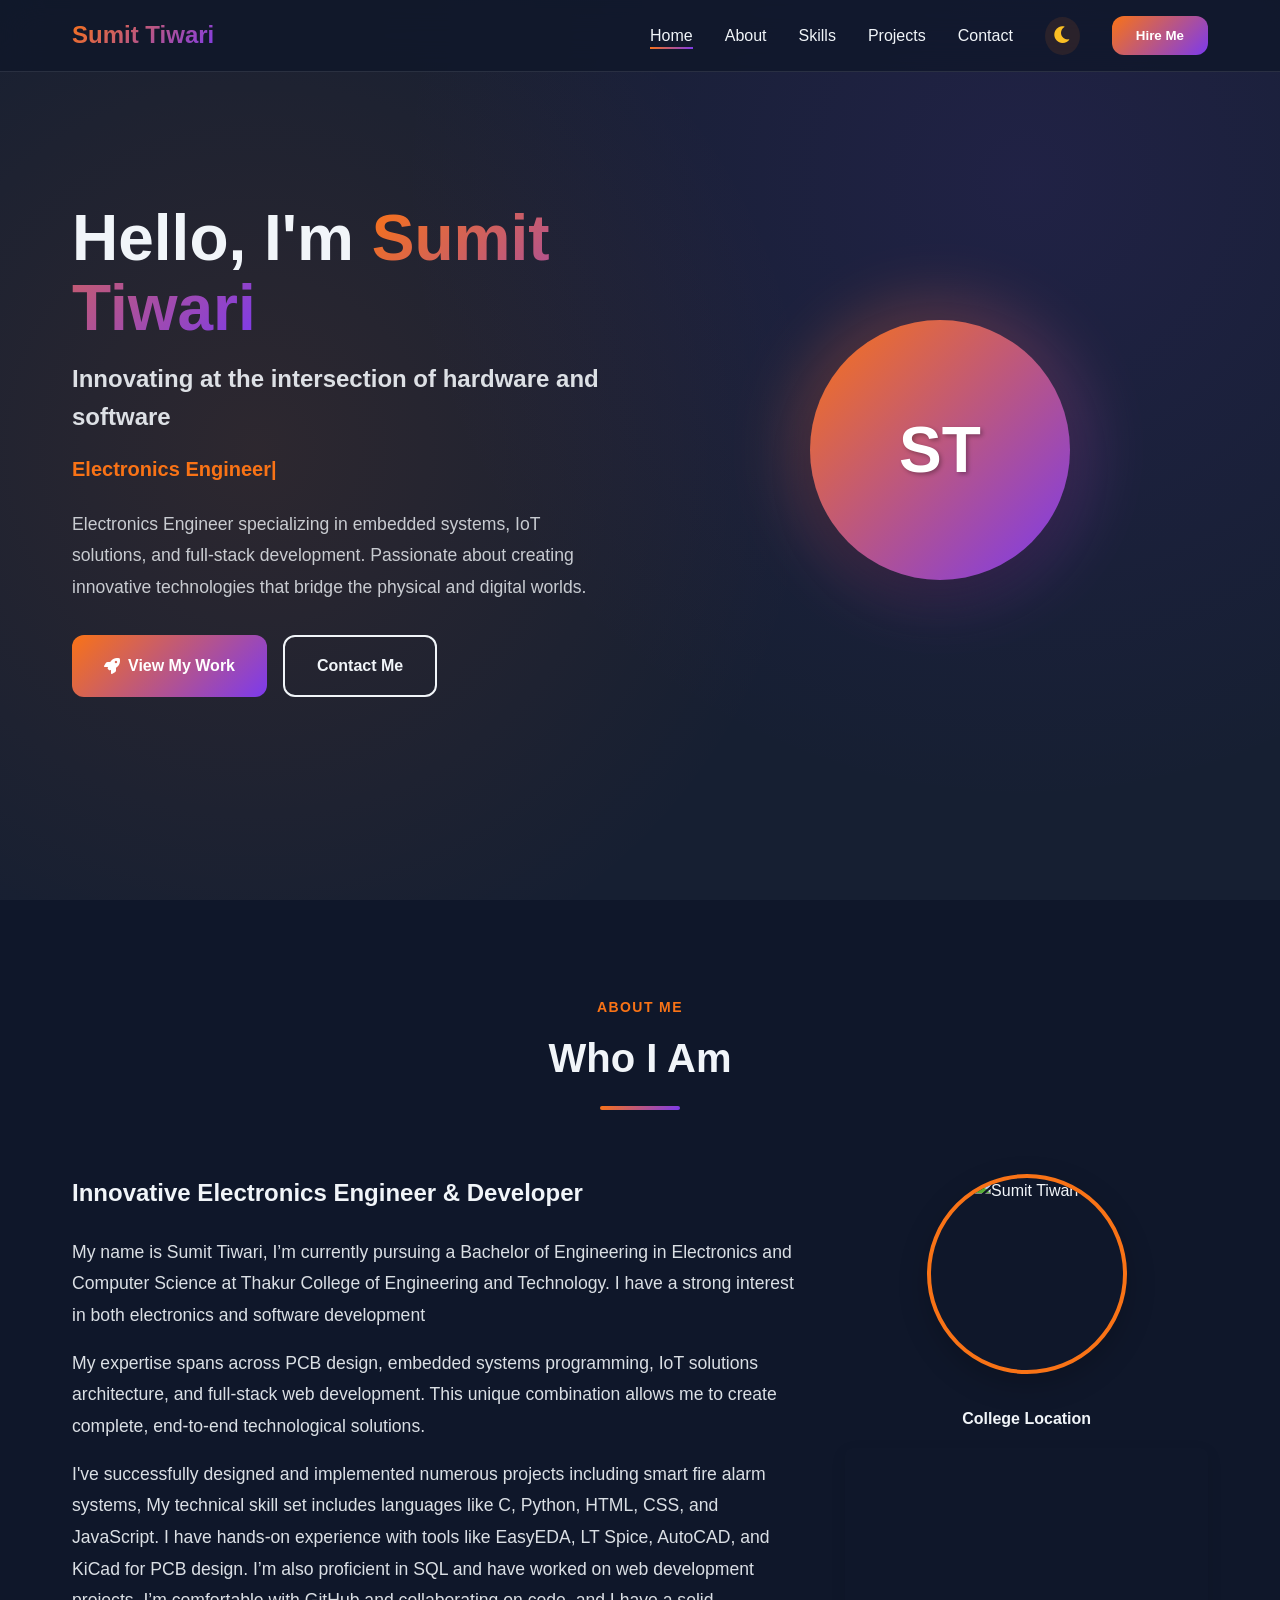
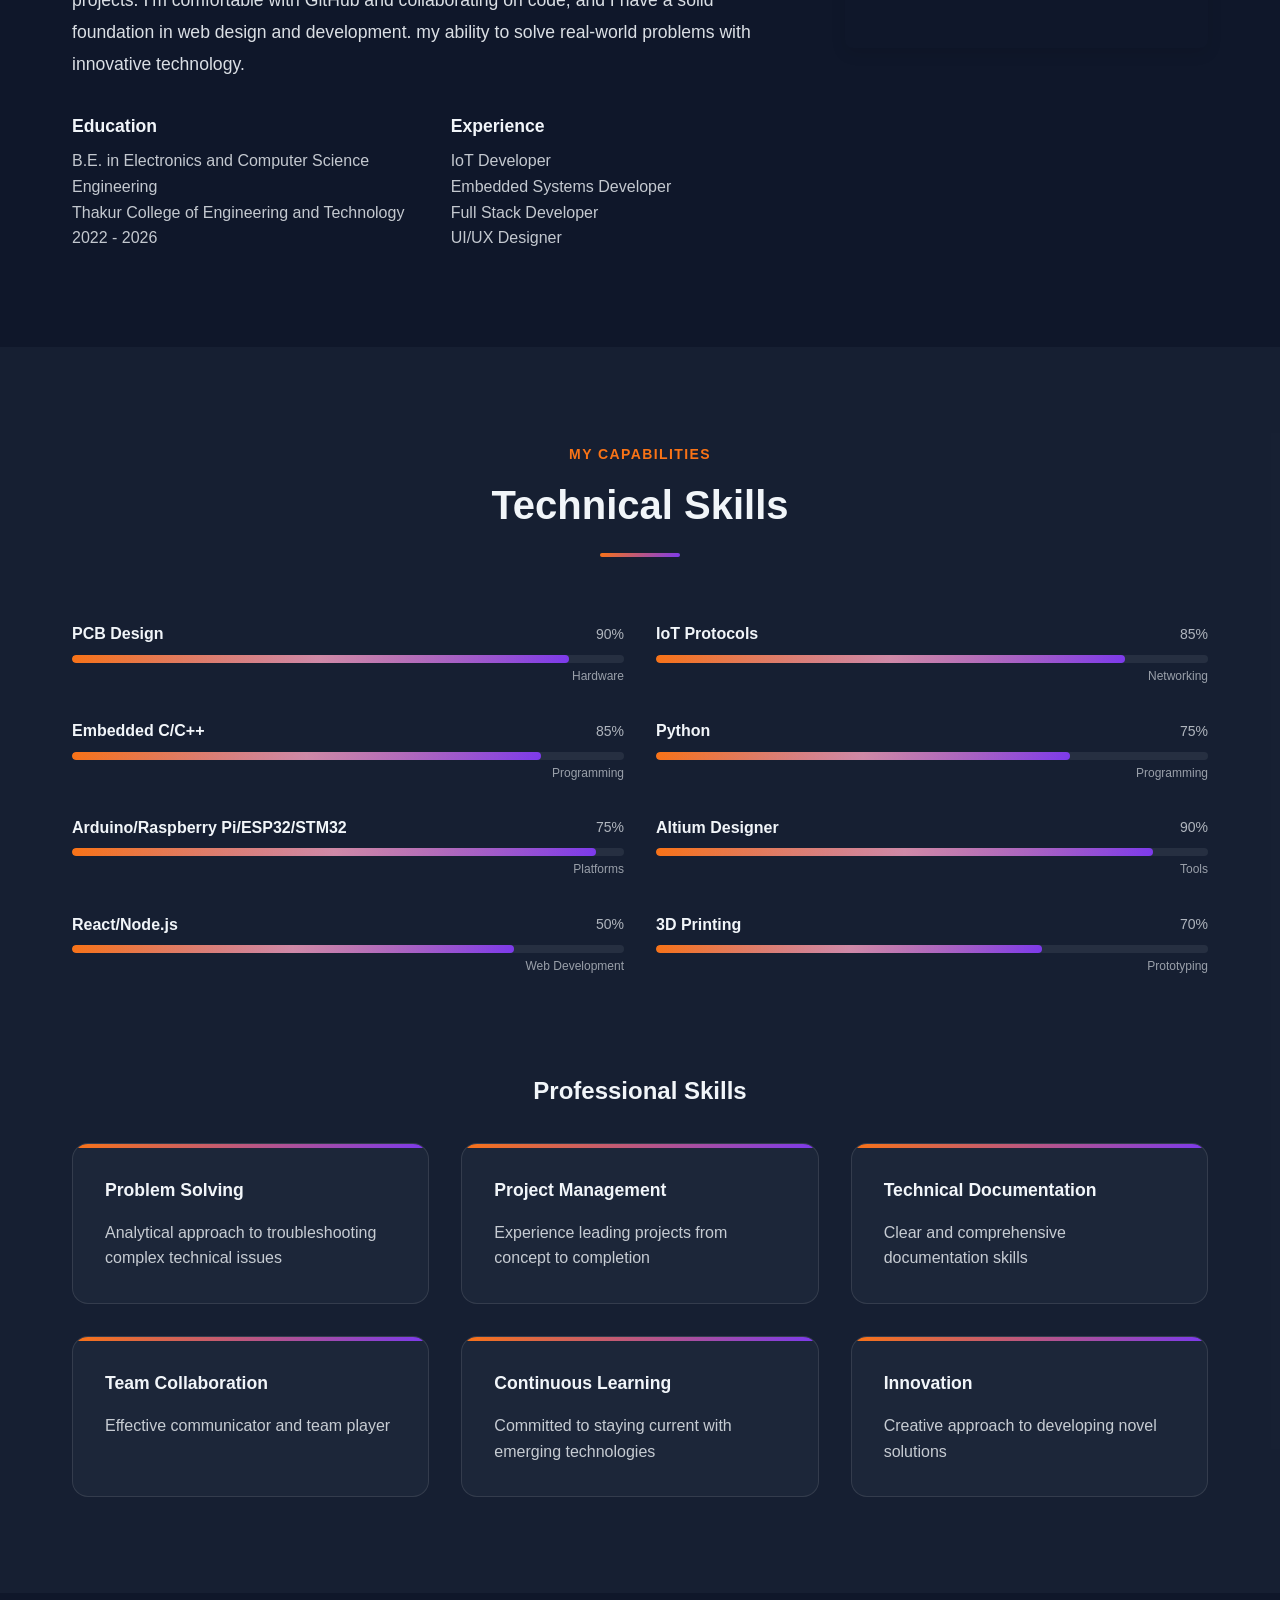
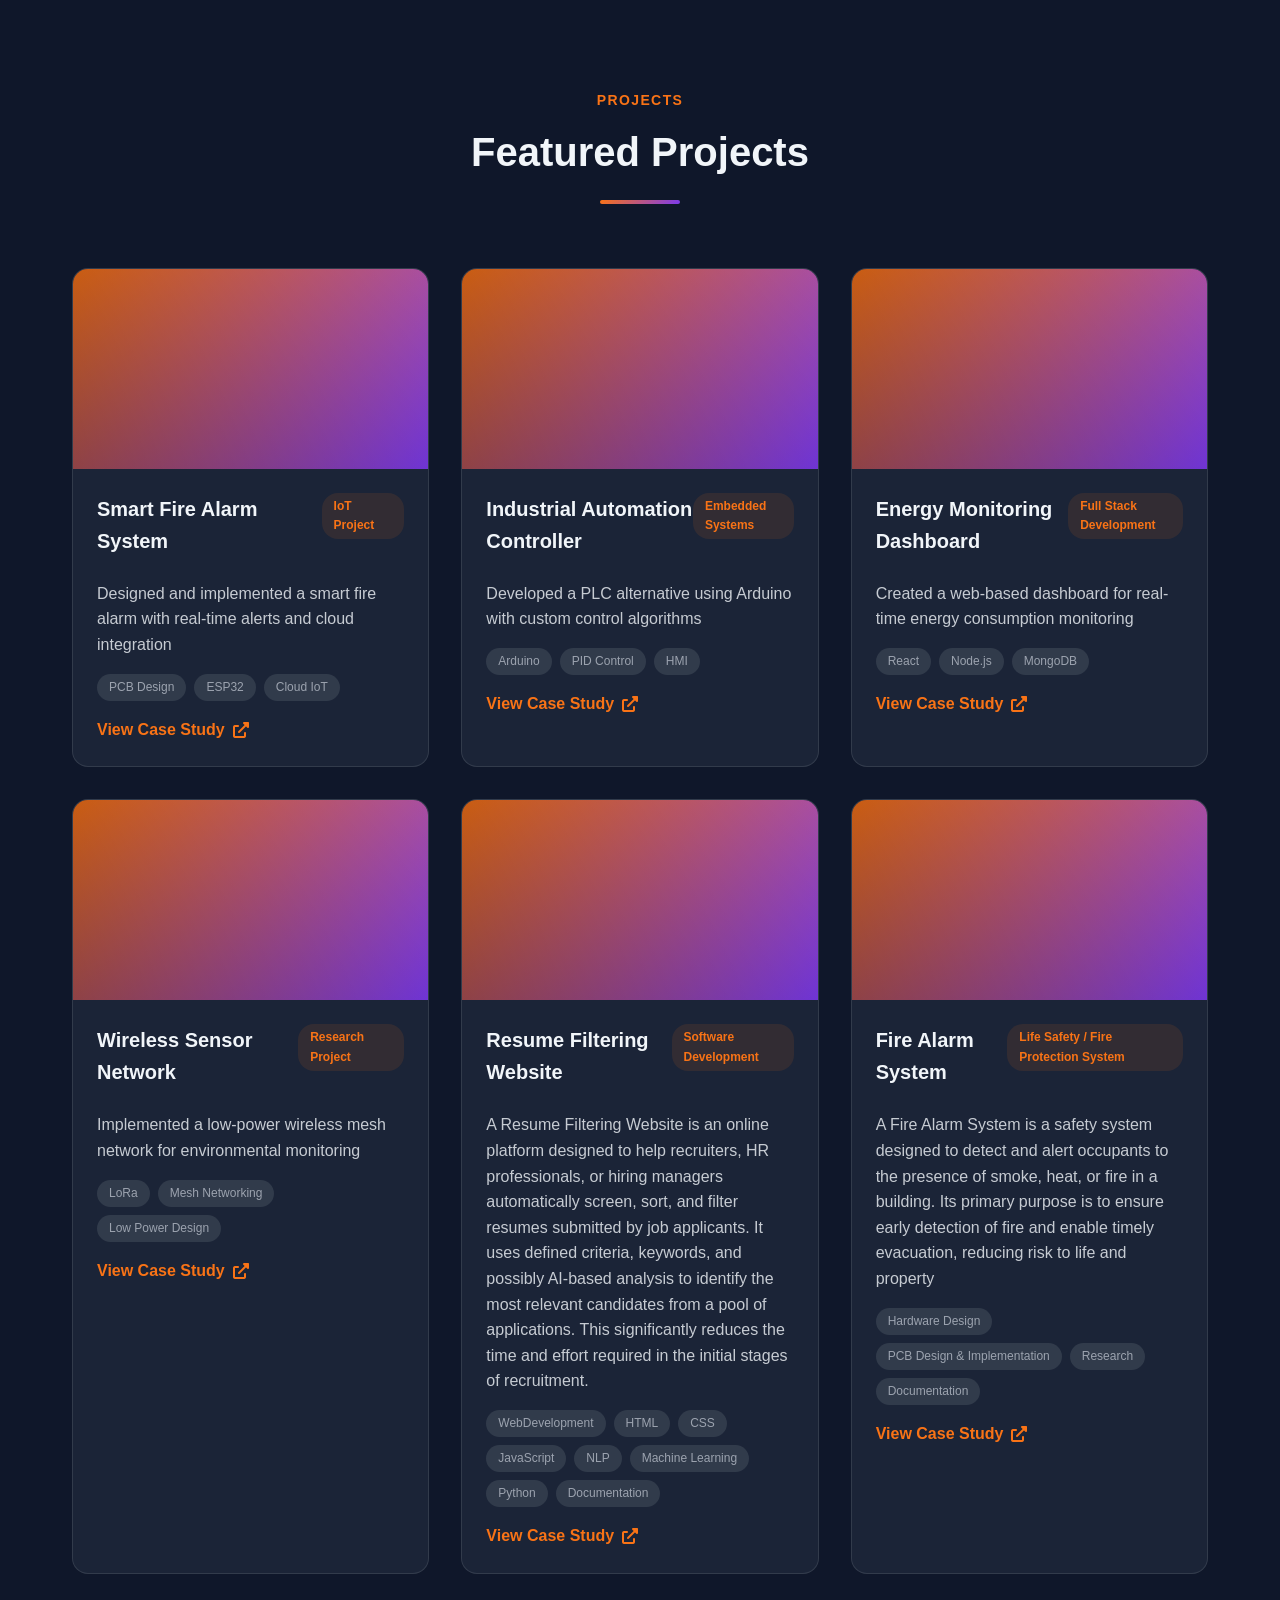
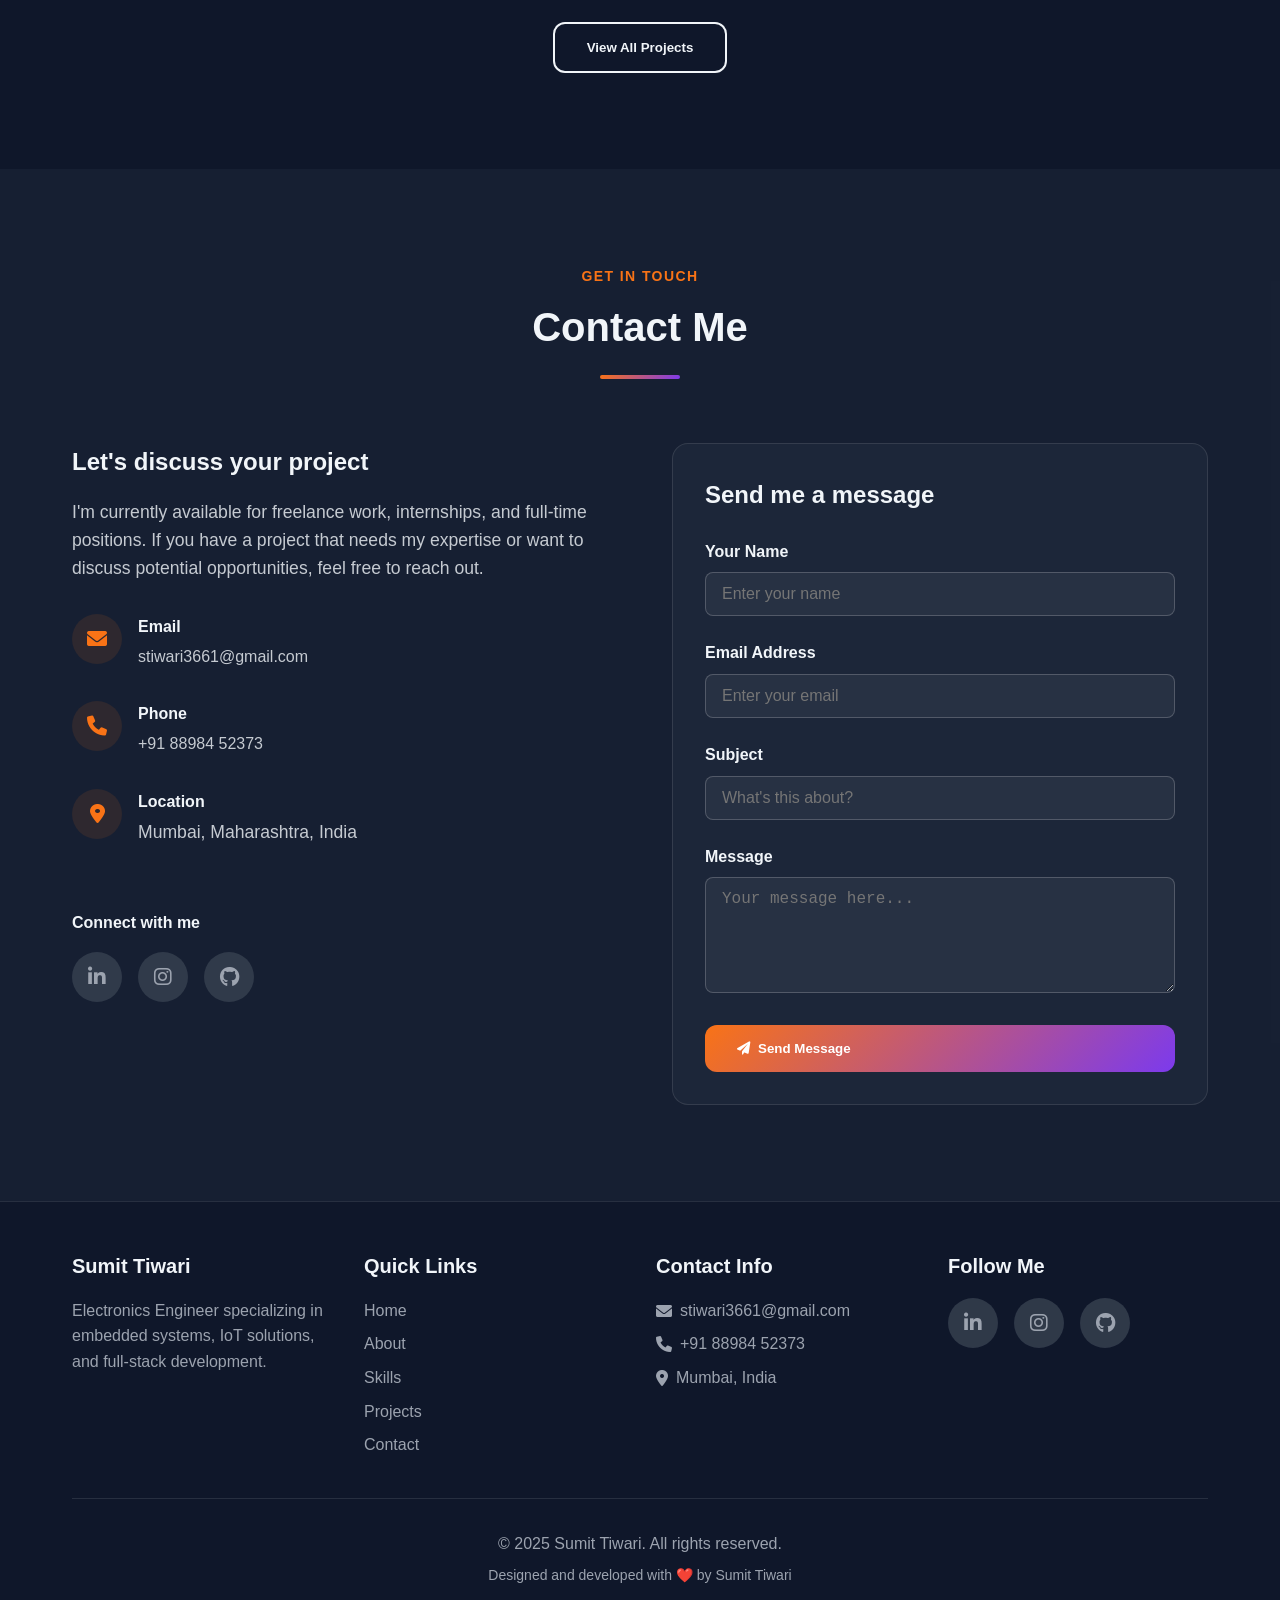
==== Index.html @ b56a0b8d "Initial commit" ====
<!DOCTYPE html>
<html lang="en">
<head>
    <meta charset="UTF-8">
    <meta name="viewport" content="width=device-width, initial-scale=1.0">
    <title>Sumit Tiwari - Electronics Engineer & Developer</title>
    <link href="https://cdnjs.cloudflare.com/ajax/libs/font-awesome/6.0.0/css/all.min.css" rel="stylesheet">
    <link rel="stylesheet" href="styles.css">
</head>
<body class="dark-mode">
    <!-- Navigation -->
    <nav class="navbar">
        <div class="nav-container">
            <div class="logo">Sumit Tiwari</div>
            <ul class="nav-links">
                <li><a href="#home" class="nav-link active">Home</a></li>
                <li><a href="#about" class="nav-link">About</a></li>
                <li><a href="#skills" class="nav-link">Skills</a></li>
                <li><a href="#projects" class="nav-link">Projects</a></li>
                <li><a href="#contact" class="nav-link">Contact</a></li>
                <li><button class="theme-toggle" onclick="toggleTheme()"><i class="fas fa-moon"></i></button></li>
                <li><button class="hire-btn" onclick="openHireModal()">Hire Me</button></li>
            </ul>
            <div class="mobile-menu-btn" onclick="toggleMobileMenu()">
                <span></span>
                <span></span>
                <span></span>
            </div>
            <div class="mobile-menu" id="mobileMenu">
                <a href="#home" class="nav-link" onclick="closeMobileMenu()">Home</a>
                <a href="#about" class="nav-link" onclick="closeMobileMenu()">About</a>
                <a href="#skills" class="nav-link" onclick="closeMobileMenu()">Skills</a>
                <a href="#projects" class="nav-link" onclick="closeMobileMenu()">Projects</a>
                <a href="#contact" class="nav-link" onclick="closeMobileMenu()">Contact</a>
                <button class="hire-btn" onclick="openHireModal(); closeMobileMenu();" style="margin-top: 1rem; width: 100%;">Hire Me</button>
            </div>
        </div>
    </nav>

    <!-- Hero Section -->
    <section class="hero section" id="home">
        <div class="hero-container">
            <div class="hero-content animate-on-scroll">
                <h1>Hello, I'm <span class="gradient-text">Sumit Tiwari</span></h1>
                <h2 class="hero-subtitle">Innovating at the intersection of hardware and software</h2>
                <div class="typing-text" id="typingText">
                    Electronics Engineer<span class="typing-cursor">|</span>
                </div>
                <p class="hero-description">
                    Electronics Engineer specializing in embedded systems, IoT solutions, and full-stack development. 
                    Passionate about creating innovative technologies that bridge the physical and digital worlds.
                </p>
                <div class="hero-buttons">
                    <a href="#projects" class="btn-primary">
                        <i class="fas fa-rocket"></i>
                        View My Work
                    </a>
                    <a href="#contact" class="btn-secondary">Contact Me</a>
                </div>
            </div>
            <div class="hero-avatar animate-on-scroll">
                <div class="avatar-container">
                    <div class="avatar-bg"></div>
                    <div class="avatar-circle">
                        <div class="avatar-initials">ST</div>
                    </div>
                </div>
            </div>
        </div>
    </section>

    <!-- About Section -->
    <section class="section" id="about">
        <div class="container">
            <div class="section-header animate-on-scroll">
                <div class="section-label">About Me</div>
                <h2 class="section-title">Who I Am</h2>
                <div class="section-divider"></div>
            </div>
            
            <div class="animate-on-scroll">
                <div style="display: grid; grid-template-columns: 2fr 1fr; gap: 3rem; align-items: start;">
                    <div>
                        <h3 style="font-size: 1.5rem; font-weight: 700; margin-bottom: 1.5rem;">Innovative Electronics Engineer & Developer</h3>
                        <div style="font-size: 1.1rem; line-height: 1.8; opacity: 0.9;">
                            <p style="margin-bottom: 1rem;">
                                My name is Sumit Tiwari, 
                                I’m currently pursuing a Bachelor of Engineering in Electronics and Computer Science at Thakur College of Engineering and Technology. 
                                I have a strong interest in both electronics and software development
                            </p>
                            <p style="margin-bottom: 1rem;">
                                My expertise spans across PCB design, embedded systems programming, IoT solutions architecture, 
                                and full-stack web development. This unique combination allows me to create complete, 
                                end-to-end technological solutions.
                            </p>
                            <p style="margin-bottom: 1rem;">
                                I've successfully designed and implemented numerous projects including smart fire alarm systems, 
                                My technical skill set includes languages like C, Python, HTML, CSS, and JavaScript. I have hands-on experience with tools like EasyEDA, LT Spice, AutoCAD, and KiCad for PCB design.
                                I’m also proficient in SQL and have worked on web development projects. 
                                I’m comfortable with GitHub and collaborating on code, and I have a solid foundation in web design and development. 
                                my ability to solve real-world problems with innovative technology.
                            </p>
                        </div>
                        
                        <div style="display: grid; grid-template-columns: 1fr 1fr; gap: 2rem; margin-top: 2rem;">
                            <div>
                                <h4 style="font-weight: 600; font-size: 1.1rem; margin-bottom: 0.5rem;">Education</h4>
                                <p style="opacity: 0.8;">
                                    B.E. in Electronics and Computer Science Engineering<br/>
                                    Thakur College of Engineering and Technology<br/>
                                    2022 - 2026
                                </p>
                            </div>
                            <div>
                                <h4 style="font-weight: 600; font-size: 1.1rem; margin-bottom: 0.5rem;">Experience</h4>
                                <p style="opacity: 0.8;">
                                    IoT Developer<br/>
                                    Embedded Systems Developer<br/>
                                    Full Stack Developer<br/>
                                    UI/UX Designer
                                </p>
                            </div>
                        </div>
                    </div>
                    
                    <div style="text-align: center;">
                        <div style="width: 200px; height: 200px; border-radius: 50%; overflow: hidden; margin: 0 auto 2rem; border: 4px solid var(--primary-orange); box-shadow: 0 10px 30px rgba(0,0,0,0.2);">
                            <img src="https://images.unsplash.com/photo-1580927752452-89d86da3fa0a?ixlib=rb-4.0.3&auto=format&fit=crop&w=400&q=80" 
                                 alt="Sumit Tiwari" style="width: 100%; height: 100%; object-fit: cover;">
                        </div>
                        
                        <h4 style="font-weight: 600; margin-bottom: 1rem;">College Location</h4>
                        <div style="width: 100%; height: 200px; border-radius: 0.5rem; overflow: hidden; box-shadow: 0 5px 15px rgba(0,0,0,0.1);">
                            <iframe 
                                title="Thakur College Location"
                                width="100%" 
                                height="100%" 
                                frameborder="0" 
                                style="border: 0;"
                                src="https://www.google.com/maps/embed?pb=!1m18!1m12!1m3!1d3767.745722943928!2d72.87241691492012!3d19.20630535285456!2m3!1f0!2f0!3f0!3m2!1i1024!2i768!4f13.1!3m3!1m2!1s0x3be7b0e57647569d%3A0xc0aec329c82d3555!2sThakur%20College%20of%20Engineering%20and%20Technology!5e0!3m2!1sen!2sin!4v1677901063659!5m2!1sen!2sin"
                                allowfullscreen>
                            </iframe>
                        </div>
                    </div>
                </div>
            </div>
        </div>
    </section>

    <!-- Skills Section -->
    <section class="section" id="skills">
        <div class="container">
            <div class="section-header animate-on-scroll">
                <div class="section-label">My Capabilities</div>
                <h2 class="section-title">Technical Skills</h2>
                <div class="section-divider"></div>
            </div>
            
            <div class="skills-grid animate-on-scroll">
                <div>
                    <div class="skill-item">
                        <div class="skill-header">
                            <span class="skill-name">PCB Design</span>
                            <span class="skill-percentage">90%</span>
                        </div>
                        <div class="skill-bar">
                            <div class="skill-progress" data-width="90"></div>
                        </div>
                        <div class="skill-category">Hardware</div>
                    </div>
                    
                    <div class="skill-item">
                        <div class="skill-header">
                            <span class="skill-name">Embedded C/C++</span>
                            <span class="skill-percentage">85%</span>
                        </div>
                        <div class="skill-bar">
                            <div class="skill-progress" data-width="85"></div>
                        </div>
                        <div class="skill-category">Programming</div>
                    </div>
                    
                    <div class="skill-item">
                        <div class="skill-header">
                            <span class="skill-name">Arduino/Raspberry Pi/ESP32/STM32</span>
                            <span class="skill-percentage">75%</span>
                        </div>
                        <div class="skill-bar">
                            <div class="skill-progress" data-width="95"></div>
                        </div>
                        <div class="skill-category">Platforms</div>
                    </div>
                    
                    <div class="skill-item">
                        <div class="skill-header">
                            <span class="skill-name">React/Node.js</span>
                            <span class="skill-percentage">50%</span>
                        </div>
                        <div class="skill-bar">
                            <div class="skill-progress" data-width="80"></div>
                        </div>
                        <div class="skill-category">Web Development</div>
                    </div>
                </div>
                
                <div>
                    <div class="skill-item">
                        <div class="skill-header">
                            <span class="skill-name">IoT Protocols</span>
                            <span class="skill-percentage">85%</span>
                        </div>
                        <div class="skill-bar">
                            <div class="skill-progress" data-width="85"></div>
                        </div>
                        <div class="skill-category">Networking</div>
                    </div>
                    
                    <div class="skill-item">
                        <div class="skill-header">
                            <span class="skill-name">Python</span>
                            <span class="skill-percentage">75%</span>
                        </div>
                        <div class="skill-bar">
                            <div class="skill-progress" data-width="75"></div>
                        </div>
                        <div class="skill-category">Programming</div>
                    </div>
                    
                    <div class="skill-item">
                        <div class="skill-header">
                            <span class="skill-name">Altium Designer</span>
                            <span class="skill-percentage">90%</span>
                        </div>
                        <div class="skill-bar">
                            <div class="skill-progress" data-width="90"></div>
                        </div>
                        <div class="skill-category">Tools</div>
                    </div>
                    
                    <div class="skill-item">
                        <div class="skill-header">
                            <span class="skill-name">3D Printing</span>
                            <span class="skill-percentage">70%</span>
                        </div>
                        <div class="skill-bar">
                            <div class="skill-progress" data-width="70"></div>
                        </div>
                        <div class="skill-category">Prototyping</div>
                    </div>
                </div>
            </div>
            
            <div class="animate-on-scroll">
                <h3 style="font-size: 1.5rem; font-weight: 700; text-align: center; margin-bottom: 2rem;">Professional Skills</h3>
                <div class="professional-skills">
                    <div class="professional-skill">
                        <h4 style="font-size: 1.1rem; font-weight: 600; margin-bottom: 1rem;">Problem Solving</h4>
                        <p style="opacity: 0.8;">Analytical approach to troubleshooting complex technical issues</p>
                    </div>
                    <div class="professional-skill">
                        <h4 style="font-size: 1.1rem; font-weight: 600; margin-bottom: 1rem;">Project Management</h4>
                        <p style="opacity: 0.8;">Experience leading projects from concept to completion</p>
                    </div>
                    <div class="professional-skill">
                        <h4 style="font-size: 1.1rem; font-weight: 600; margin-bottom: 1rem;">Technical Documentation</h4>
                        <p style="opacity: 0.8;">Clear and comprehensive documentation skills</p>
                    </div>
                    <div class="professional-skill">
                        <h4 style="font-size: 1.1rem; font-weight: 600; margin-bottom: 1rem;">Team Collaboration</h4>
                        <p style="opacity: 0.8;">Effective communicator and team player</p>
                    </div>
                    <div class="professional-skill">
                        <h4 style="font-size: 1.1rem; font-weight: 600; margin-bottom: 1rem;">Continuous Learning</h4>
                        <p style="opacity: 0.8;">Committed to staying current with emerging technologies</p>
                    </div>
                    <div class="professional-skill">
                        <h4 style="font-size: 1.1rem; font-weight: 600; margin-bottom: 1rem;">Innovation</h4>
                        <p style="opacity: 0.8;">Creative approach to developing novel solutions</p>
                    </div>
                </div>
            </div>
        </div>
    </section>

    <!-- Projects Section -->
    <section class="section" id="projects">
        <div class="container">
            <div class="section-header animate-on-scroll">
                <div class="section-label">Projects</div>
                <h2 class="section-title">Featured Projects</h2>
                <div class="section-divider"></div>
            </div>
            
            <div class="projects-grid animate-on-scroll">
                <div class="project-card">
                    <div class="project-image"></div>
                    <div class="project-content">
                        <div class="project-header">
                            <div>
                                <h3 class="project-title">Smart Fire Alarm System</h3>
                            </div>
                            <span class="project-type">IoT Project</span>
                        </div>
                        <p class="project-description">
                            Designed and implemented a smart fire alarm with real-time alerts and cloud integration
                        </p>
                        <div class="project-tags">
                            <span class="project-tag">PCB Design</span>
                            <span class="project-tag">ESP32</span>
                            <span class="project-tag">Cloud IoT</span>
                        </div>
                        <a href="#" class="project-link">
                            <span>View Case Study</span>
                            <i class="fas fa-external-link-alt"></i>
                        </a>
                    </div>
                </div>
                
                <div class="project-card">
                    <div class="project-image"></div>
                    <div class="project-content">
                        <div class="project-header">
                            <div>
                                <h3 class="project-title">Industrial Automation Controller</h3>
                            </div>
                            <span class="project-type">Embedded Systems</span>
                        </div>
                        <p class="project-description">
                            Developed a PLC alternative using Arduino with custom control algorithms
                        </p>
                        <div class="project-tags">
                            <span class="project-tag">Arduino</span>
                            <span class="project-tag">PID Control</span>
                            <span class="project-tag">HMI</span>
                        </div>
                        <a href="#" class="project-link">
                            <span>View Case Study</span>
                            <i class="fas fa-external-link-alt"></i>
                        </a>
                    </div>
                </div>
                
                <div class="project-card">
                    <div class="project-image"></div>
                    <div class="project-content">
                        <div class="project-header">
                            <div>
                                <h3 class="project-title">Energy Monitoring Dashboard</h3>
                            </div>
                            <span class="project-type">Full Stack Development</span>
                        </div>
                        <p class="project-description">
                            Created a web-based dashboard for real-time energy consumption monitoring
                        </p>
                        <div class="project-tags">
                            <span class="project-tag">React</span>
                            <span class="project-tag">Node.js</span>
                            <span class="project-tag">MongoDB</span>
                        </div>
                        <a href="#" class="project-link">
                            <span>View Case Study</span>
                            <i class="fas fa-external-link-alt"></i>
                        </a>
                    </div>
                </div>
                
                <div class="project-card">
                    <div class="project-image"></div>
                    <div class="project-content">
                        <div class="project-header">
                            <div>
                                <h3 class="project-title">Wireless Sensor Network</h3>
                            </div>
                            <span class="project-type">Research Project</span>
                        </div>
                        <p class="project-description">
                            Implemented a low-power wireless mesh network for environmental monitoring
                        </p>
                        <div class="project-tags">
                            <span class="project-tag">LoRa</span>
                            <span class="project-tag">Mesh Networking</span>
                            <span class="project-tag">Low Power Design</span>
                        </div>
                        <a href="#" class="project-link">
                            <span>View Case Study</span>
                            <i class="fas fa-external-link-alt"></i>
                        </a>
                    </div>
                </div>
                
                <div class="project-card">
                    <div class="project-image"></div>
                    <div class="project-content">
                        <div class="project-header">
                            <div>
                                <h3 class="project-title">Resume Filtering Website</h3>
                            </div>
                            <span class="project-type">Software Development</span>
                        </div>
                        <p class="project-description">
                            A Resume Filtering Website is an online platform designed to help recruiters, HR professionals, or hiring managers automatically screen, sort, and filter resumes submitted by job applicants. 
                            It uses defined criteria, keywords, and possibly AI-based analysis to identify the most relevant candidates from a pool of applications. 
                            This significantly reduces the time and effort required in the initial stages of recruitment.
                        </p>
                        <div class="project-tags">
                            <span class="project-tag">WebDevelopment</span>
                            <span class="project-tag">HTML</span>
                            <span class="project-tag">CSS</span>
                            <span class="project-tag">JavaScript</span>
                            <span class="project-tag">NLP</span>
                            <span class="project-tag">Machine Learning</span>
                            <span class="project-tag">Python</span>
                            <span class="project-tag">Documentation</span>
                        </div>
                        <a href="#" class="project-link">
                            <span>View Case Study</span>
                            <i class="fas fa-external-link-alt"></i>
                        </a>
                    </div>
                </div>
                
                <div class="project-card">
                    <div class="project-image"></div>
                    <div class="project-content">
                        <div class="project-header">
                            <div>
                                <h3 class="project-title">Fire Alarm System</h3>
                            </div>
                            <span class="project-type">Life Safety / Fire Protection System</span>
                        </div>
                        <p class="project-description">
                           A Fire Alarm System is a safety system designed to detect and alert occupants to the presence of smoke, heat, or fire in a building.
                            Its primary purpose is to ensure early detection of fire and enable timely evacuation, reducing risk to life and property
                        </p>
                        <div class="project-tags">
                            <span class="project-tag">Hardware Design</span>
                            <span class="project-tag">PCB Design & Implementation</span>
                            <span class="project-tag">Research</span>
                            <span class="project-tag">Documentation</span>
                        </div>
                        <a href="#" class="project-link">
                            <span>View Case Study</span>
                            <i class="fas fa-external-link-alt"></i>
                        </a>
                    </div>
                </div>
            </div>
            
            <div style="text-align: center; margin-top: 3rem;">
                <button class="btn-secondary">View All Projects</button>
            </div>
        </div>
    </section>

    <!-- Contact Section -->
    <section class="section" id="contact">
        <div class="container">
            <div class="section-header animate-on-scroll">
                <div class="section-label">Get In Touch</div>
                <h2 class="section-title">Contact Me</h2>
                <div class="section-divider"></div>
            </div>
            
            <div class="contact-grid animate-on-scroll">
                <div class="contact-info">
                    <h3>Let's discuss your project</h3>
                    <p>
                        I'm currently available for freelance work, internships, and full-time positions. 
                        If you have a project that needs my expertise or want to discuss potential opportunities, 
                        feel free to reach out.
                    </p>
                    
                    <div class="contact-item">
                        <div class="contact-icon">
                            <i class="fas fa-envelope"></i>
                        </div>
                        <div class="contact-details">
                            <h4>Email</h4>
                            <a href="mailto:stiwari3661@gmail.com">stiwari3661@gmail.com</a>
                        </div>
                    </div>
                    
                    <div class="contact-item">
                        <div class="contact-icon">
                            <i class="fas fa-phone"></i>
                        </div>
                        <div class="contact-details">
                            <h4>Phone</h4>
                            <a href="tel:+918898452373">+91 88984 52373</a>
                        </div>
                    </div>
                    
                    <div class="contact-item">
                        <div class="contact-icon">
                            <i class="fas fa-map-marker-alt"></i>
                        </div>
                        <div class="contact-details">
                            <h4>Location</h4>
                            <p>Mumbai, Maharashtra, India</p>
                        </div>
                    </div>
                    
                    <div style="margin-top: 2rem;">
                        <h4 style="font-weight: 600; margin-bottom: 1rem;">Connect with me</h4>
                        <div class="social-links">
                            <a href="https://www.linkedin.com/in/sumit-tiwari-623b04257" target="_blank" class="social-link">
                                <i class="fab fa-linkedin-in"></i>
                            </a>
                            <a href="https://instagram.com/sumitevolv?utm_source=qr&igshid=MzNlNGNkZWQ4Mg%3D%3D" target="_blank" class="social-link">
                                <i class="fab fa-instagram"></i>
                            </a>
                            <a href="#" target="_blank" class="social-link">
                                <i class="fab fa-github"></i>
                            </a>
                        </div>
                    </div>
                </div>
                
                <div class="contact-form">
                    <h3 style="font-size: 1.5rem; font-weight: 700; margin-bottom: 1.5rem;">Send me a message</h3>
                    <form onsubmit="submitContactForm(event)">
                        <div class="form-group">
                            <label for="name">Your Name</label>
                            <input type="text" id="name" class="form-control" placeholder="Enter your name" required>
                        </div>
                        
                        <div class="form-group">
                            <label for="email">Email Address</label>
                            <input type="email" id="email" class="form-control" placeholder="Enter your email" required>
                        </div>
                        
                        <div class="form-group">
                            <label for="subject">Subject</label>
                            <input type="text" id="subject" class="form-control" placeholder="What's this about?" required>
                        </div>
                        
                        <div class="form-group">
                            <label for="message">Message</label>
                            <textarea id="message" rows="5" class="form-control" placeholder="Your message here..." required></textarea>
                        </div>
                        
                        <button type="submit" class="btn-primary" style="width: 100%;">
                            <i class="fas fa-paper-plane"></i>
                            Send Message
                        </button>
                    </form>
                </div>
            </div>
        </div>
    </section>

    <!-- Hire Me Modal -->
    <div class="modal" id="hireModal">
        <div class="modal-content">
            <div class="modal-header">
                <h3 style="font-size: 1.5rem; font-weight: 700;">Hire Me</h3>
                <button class="modal-close" onclick="closeHireModal()">
                    <i class="fas fa-times"></i>
                </button>
            </div>
            
            <form onsubmit="submitHireForm(event)">
                <div class="form-group">
                    <label for="recruiterName">Recruiter Name</label>
                    <input type="text" id="recruiterName" class="form-control" placeholder="Your full name" required>
                </div>
                
                <div class="form-group">
                    <label for="companyName">Company Name</label>
                    <input type="text" id="companyName" class="form-control" placeholder="Company/organization name" required>
                </div>
                
                <div class="form-group">
                    <label>Gender</label>
                    <div class="gender-grid">
                        <div class="gender-option" onclick="selectGender('Male')">Male</div>
                        <div class="gender-option" onclick="selectGender('Female')">Female</div>
                        <div class="gender-option" onclick="selectGender('Other')">Other</div>
                    </div>
                    <input type="hidden" id="selectedGender" required>
                </div>
                
                <div class="form-group">
                    <label for="phone">Phone</label>
                    <input type="tel" id="phone" class="form-control" placeholder="Contact number" required>
                </div>
                
                <div class="form-group">
                    <label for="hireEmail">Email</label>
                    <input type="email" id="hireEmail" class="form-control" placeholder="Your email address" required>
                </div>
                
                <div class="form-group">
                    <label for="projectDetails">Project Details</label>
                    <textarea id="projectDetails" rows="4" class="form-control" placeholder="Tell me about your project requirements" required></textarea>
                </div>
                
                <button type="submit" class="btn-primary" style="width: 100%;">
                    <i class="fas fa-send"></i>
                    Submit Request
                </button>
            </form>
        </div>
    </div>

    <!-- Footer -->
    <footer class="footer">
        <div class="container">
            <div class="footer-grid">
                <div class="footer-section">
                    <h4 class="gradient-text">Sumit Tiwari</h4>
                    <p style="color: rgba(156, 163, 175, 1); margin-top: 0.5rem;">
                        Electronics Engineer specializing in embedded systems, IoT solutions, and full-stack development.
                    </p>
                </div>
                
                <div class="footer-section">
                    <h4>Quick Links</h4>
                    <ul class="footer-links">
                        <li><a href="#home">Home</a></li>
                        <li><a href="#about">About</a></li>
                        <li><a href="#skills">Skills</a></li>
                        <li><a href="#projects">Projects</a></li>
                        <li><a href="#contact">Contact</a></li>
                    </ul>
                </div>
                
                <div class="footer-section">
                    <h4>Contact Info</h4>
                    <div style="color: rgba(156, 163, 175, 1);">
                        <div style="display: flex; align-items: center; gap: 0.5rem; margin-bottom: 0.5rem;">
                            <i class="fas fa-envelope"></i>
                            <span>stiwari3661@gmail.com</span>
                        </div>
                        <div style="display: flex; align-items: center; gap: 0.5rem; margin-bottom: 0.5rem;">
                            <i class="fas fa-phone"></i>
                            <span>+91 88984 52373</span>
                        </div>
                        <div style="display: flex; align-items: center; gap: 0.5rem;">
                            <i class="fas fa-map-marker-alt"></i>
                            <span>Mumbai, India</span>
                        </div>
                    </div>
                </div>
                
                <div class="footer-section">
                    <h4>Follow Me</h4>
                    <div class="social-links">
                        <a href="https://www.linkedin.com/in/sumit-tiwari-623b04257?utm_source=share&utm_campaign=share_via&utm_content=profile&utm_medium=ios_app" target="_blank" class="social-link">
                            <i class="fab fa-linkedin-in"></i>
                        </a>
                        <a href="https://www.instagram.com/sumitevolve?igsh=eDZsY2ZtYTR6eXV6&utm_source=qr" target="_blank" class="social-link">
                            <i class="fab fa-instagram"></i>
                        </a>
                        <a href="https://github.com/Sumitevolv" target="_blank" class="social-link">
                            <i class="fab fa-github"></i>
                        </a>
                    </div>
                </div>
            </div>
            
            <div class="footer-bottom">
                <p>&copy; 2025 Sumit Tiwari. All rights reserved.</p>
                <p style="margin-top: 0.5rem; font-size: 0.875rem;">Designed and developed with ❤️ by Sumit Tiwari</p>
            </div>
        </div>
    </footer>

    <script src="script.js" defer></script>
</body>
</html>
---- styles.css ----
* {
            margin: 0;
            padding: 0;
            box-sizing: border-box;
        }

        :root {
            --primary-orange: #f97316;
            --primary-purple: #7c3aed;
            --dark-bg: #0f172a;
            --dark-card: #1e293b;
            --dark-text: #f1f5f9;
            --light-bg: #fafafa;
            --light-card: #ffffff;
            --light-text: #1f2937;
            --transition: all 0.3s cubic-bezier(0.4, 0, 0.2, 1);
        }

        body {
            font-family: 'Inter', -apple-system, BlinkMacSystemFont, sans-serif;
            line-height: 1.6;
            transition: var(--transition);
            overflow-x: hidden;
        }

        .light-mode {
            background: var(--light-bg);
            color: var(--light-text);
        }

        .dark-mode {
            background: var(--dark-bg);
            color: var(--dark-text);
        }

        /* Enhanced Animations */
        @keyframes float {
            0%, 100% { transform: translateY(0px); }
            50% { transform: translateY(-20px); }
        }

        @keyframes pulse-glow {
            0%, 100% { box-shadow: 0 0 20px rgba(249, 115, 22, 0.3); }
            50% { box-shadow: 0 0 40px rgba(249, 115, 22, 0.6); }
        }

        @keyframes slideInUp {
            from {
                opacity: 0;
                transform: translateY(50px);
            }
            to {
                opacity: 1;
                transform: translateY(0);
            }
        }

        @keyframes fadeInScale {
            from {
                opacity: 0;
                transform: scale(0.8);
            }
            to {
                opacity: 1;
                transform: scale(1);
            }
        }

        .animate-on-scroll {
            opacity: 0;
            transform: translateY(50px);
            transition: all 0.8s ease-out;
        }

        .animate-on-scroll.animated {
            opacity: 1;
            transform: translateY(0);
        }

        /* Glassmorphism Navigation */
        .navbar {
            position: fixed;
            top: 0;
            width: 100%;
            z-index: 1000;
            backdrop-filter: blur(20px);
            -webkit-backdrop-filter: blur(20px);
            border-bottom: 1px solid rgba(255, 255, 255, 0.1);
            transition: var(--transition);
        }

        .light-mode .navbar {
            background: rgba(255, 255, 255, 0.8);
            border-bottom: 1px solid rgba(0, 0, 0, 0.1);
        }

        .dark-mode .navbar {
            background: rgba(15, 23, 42, 0.8);
        }

        .nav-container {
            max-width: 1200px;
            margin: 0 auto;
            padding: 1rem 2rem;
            display: flex;
            justify-content: space-between;
            align-items: center;
        }

        .logo {
            font-size: 1.5rem;
            font-weight: bold;
            background: linear-gradient(135deg, var(--primary-orange), var(--primary-purple));
            -webkit-background-clip: text;
            background-clip: text;
            -webkit-text-fill-color: transparent;
            animation: pulse-glow 2s infinite;
        }

        .nav-links {
            display: flex;
            list-style: none;
            gap: 2rem;
            align-items: center;
        }

        .nav-links a {
            text-decoration: none;
            color: inherit;
            font-weight: 500;
            position: relative;
            transition: var(--transition);
            text-transform: capitalize;
        }

        .nav-links a::after {
            content: '';
            position: absolute;
            width: 0;
            height: 2px;
            bottom: -5px;
            left: 0;
            background: linear-gradient(135deg, var(--primary-orange), var(--primary-purple));
            transition: var(--transition);
        }

        .nav-links a:hover::after,
        .nav-links a.active::after {
            width: 100%;
        }

        .theme-toggle {
            background: none;
            border: none;
            font-size: 1.2rem;
            cursor: pointer;
            padding: 0.5rem;
            border-radius: 50%;
            transition: var(--transition);
        }

        .dark-mode .theme-toggle {
            background: rgba(249, 115, 22, 0.1);
            color: #fbbf24;
        }

        .light-mode .theme-toggle {
            background: rgba(107, 114, 128, 0.1);
            color: #374151;
        }

        .hire-btn {
            background: linear-gradient(135deg, var(--primary-orange), var(--primary-purple));
            color: white;
            padding: 0.75rem 1.5rem;
            border: none;
            border-radius: 0.75rem;
            font-weight: 600;
            cursor: pointer;
            transition: var(--transition);
            position: relative;
            overflow: hidden;
        }

        .hire-btn::before {
            content: '';
            position: absolute;
            top: 0;
            left: -100%;
            width: 100%;
            height: 100%;
            background: linear-gradient(90deg, transparent, rgba(255, 255, 255, 0.2), transparent);
            transition: left 0.5s;
        }

        .hire-btn:hover::before {
            left: 100%;
        }

        .hire-btn:hover {
            transform: translateY(-2px);
            box-shadow: 0 10px 30px rgba(249, 115, 22, 0.3);
        }

        /* Mobile Menu */
        .mobile-menu-btn {
            display: none;
            flex-direction: column;
            cursor: pointer;
            padding: 0.5rem;
        }

        .mobile-menu-btn span {
            width: 25px;
            height: 3px;
            background: currentColor;
            margin: 3px 0;
            transition: var(--transition);
        }

        .mobile-menu {
            display: none;
            position: absolute;
            top: 100%;
            left: 0;
            width: 100%;
            backdrop-filter: blur(20px);
            -webkit-backdrop-filter: blur(20px);
            padding: 2rem;
            border-radius: 0 0 1rem 1rem;
        }

        .dark-mode .mobile-menu {
            background: rgba(15, 23, 42, 0.95);
        }

        .light-mode .mobile-menu {
            background: rgba(255, 255, 255, 0.95);
        }

        /* Hero Section */
        .hero {
            min-height: 100vh;
            display: flex;
            align-items: center;
            position: relative;
            overflow: hidden;
        }

        .hero::before {
            content: '';
            position: absolute;
            top: 0;
            left: 0;
            right: 0;
            bottom: 0;
            background: radial-gradient(circle at 20% 50%, rgba(249, 115, 22, 0.1) 0%, transparent 50%),
                        radial-gradient(circle at 80% 20%, rgba(124, 58, 237, 0.1) 0%, transparent 50%);
            pointer-events: none;
        }

        .hero-container {
            max-width: 1200px;
            margin: 0 auto;
            padding: 2rem;
            display: grid;
            grid-template-columns: 1fr 1fr;
            gap: 4rem;
            align-items: center;
        }

        .hero-content h1 {
            font-size: clamp(2.5rem, 5vw, 4rem);
            font-weight: 800;
            line-height: 1.1;
            margin-bottom: 1rem;
        }

        .hero-content .gradient-text {
            background: linear-gradient(135deg, var(--primary-orange), var(--primary-purple));
            -webkit-background-clip: text;
            background-clip: text;
            -webkit-text-fill-color: transparent;
        }

        .hero-subtitle {
            font-size: 1.5rem;
            font-weight: 600;
            margin-bottom: 1rem;
            opacity: 0.9;
        }

        .typing-text {
            font-size: 1.25rem;
            font-weight: 600;
            color: var(--primary-orange);
            min-height: 2rem;
            margin-bottom: 1.5rem;
        }

        .typing-cursor {
            animation: blink 1s infinite;
        }

        @keyframes blink {
            0%, 50% { opacity: 1; }
            51%, 100% { opacity: 0; }
        }

        .hero-description {
            font-size: 1.1rem;
            line-height: 1.8;
            margin-bottom: 2rem;
            opacity: 0.8;
        }

        .hero-buttons {
            display: flex;
            gap: 1rem;
            flex-wrap: wrap;
        }

        .btn-primary {
            background: linear-gradient(135deg, var(--primary-orange), var(--primary-purple));
            color: white;
            padding: 1rem 2rem;
            border: none;
            border-radius: 0.75rem;
            font-weight: 600;
            cursor: pointer;
            transition: var(--transition);
            text-decoration: none;
            display: inline-flex;
            align-items: center;
            gap: 0.5rem;
        }

        .btn-primary:hover {
            transform: translateY(-3px);
            box-shadow: 0 15px 35px rgba(249, 115, 22, 0.4);
        }

        .btn-secondary {
            background: transparent;
            color: inherit;
            padding: 1rem 2rem;
            border: 2px solid currentColor;
            border-radius: 0.75rem;
            font-weight: 600;
            cursor: pointer;
            transition: var(--transition);
            text-decoration: none;
        }

        .btn-secondary:hover {
            background: var(--primary-orange);
            color: white;
            border-color: var(--primary-orange);
            transform: translateY(-3px);
        }

        /* Hero Avatar */
        .hero-avatar {
            display: flex;
            justify-content: center;
            align-items: center;
            position: relative;
        }

        .avatar-container {
            position: relative;
            width: 300px;
            height: 300px;
        }

        .avatar-bg {
            position: absolute;
            inset: 0;
            border-radius: 50%;
            background: linear-gradient(135deg, var(--primary-orange), var(--primary-purple));
            filter: blur(30px);
            opacity: 0.3;
            animation: float 6s ease-in-out infinite;
        }

        .avatar-circle {
            position: absolute;
            inset: 20px;
            border-radius: 50%;
            background: linear-gradient(135deg, var(--primary-orange), var(--primary-purple));
            display: flex;
            align-items: center;
            justify-content: center;
            box-shadow: 0 20px 40px rgba(0, 0, 0, 0.2);
            animation: pulse-glow 3s infinite;
        }

        .avatar-initials {
            font-size: 4rem;
            font-weight: bold;
            color: white;
            text-shadow: 2px 2px 4px rgba(0, 0, 0, 0.3);
        }

        /* Section Styling */
        .section {
            padding: 6rem 0;
            position: relative;
        }

        .dark-mode .section:nth-child(even) {
            background: rgba(30, 41, 59, 0.5);
        }

        .light-mode .section:nth-child(even) {
            background: rgba(255, 255, 255, 0.8);
        }

        .container {
            max-width: 1200px;
            margin: 0 auto;
            padding: 0 2rem;
        }

        .section-header {
            text-align: center;
            margin-bottom: 4rem;
        }

        .section-label {
            font-size: 0.875rem;
            font-weight: 600;
            text-transform: uppercase;
            letter-spacing: 0.1em;
            color: var(--primary-orange);
            margin-bottom: 0.5rem;
        }

        .section-title {
            font-size: 2.5rem;
            font-weight: 800;
            margin-bottom: 1rem;
        }

        .section-divider {
            width: 80px;
            height: 4px;
            background: linear-gradient(135deg, var(--primary-orange), var(--primary-purple));
            margin: 0 auto;
            border-radius: 2px;
        }

        /* Skills Section */
        .skills-grid {
            display: grid;
            grid-template-columns: repeat(auto-fit, minmax(300px, 1fr));
            gap: 2rem;
            margin-bottom: 4rem;
        }

        .skill-item {
            margin-bottom: 2rem;
        }

        .skill-header {
            display: flex;
            justify-content: space-between;
            align-items: center;
            margin-bottom: 0.5rem;
        }

        .skill-name {
            font-weight: 600;
        }

        .skill-percentage {
            font-size: 0.875rem;
            opacity: 0.7;
        }

        .skill-bar {
            height: 8px;
            border-radius: 4px;
            overflow: hidden;
            position: relative;
        }

        .dark-mode .skill-bar {
            background: rgba(55, 65, 81, 0.5);
        }

        .light-mode .skill-bar {
            background: rgba(229, 231, 235, 0.8);
        }

        .skill-progress {
            height: 100%;
            background: linear-gradient(135deg, var(--primary-orange), var(--primary-purple));
            border-radius: 4px;
            transition: width 2s ease-out;
            position: relative;
            overflow: hidden;
        }

        .skill-progress::after {
            content: '';
            position: absolute;
            top: 0;
            left: 0;
            right: 0;
            bottom: 0;
            background: linear-gradient(90deg, transparent, rgba(255, 255, 255, 0.3), transparent);
            animation: shimmer 2s infinite;
        }

        @keyframes shimmer {
            0% { transform: translateX(-100%); }
            100% { transform: translateX(100%); }
        }

        .skill-category {
            font-size: 0.75rem;
            margin-top: 0.25rem;
            opacity: 0.6;
            text-align: right;
        }

        /* Professional Skills */
        .professional-skills {
            display: grid;
            grid-template-columns: repeat(auto-fit, minmax(300px, 1fr));
            gap: 2rem;
        }

        .professional-skill {
            padding: 2rem;
            border-radius: 1rem;
            transition: var(--transition);
            position: relative;
            overflow: hidden;
            border: 1px solid rgba(255, 255, 255, 0.1);
        }

        .dark-mode .professional-skill {
            background: rgba(30, 41, 59, 0.8);
        }

        .light-mode .professional-skill {
            background: rgba(255, 255, 255, 0.9);
            border-color: rgba(0, 0, 0, 0.05);
        }

        .professional-skill::before {
            content: '';
            position: absolute;
            top: 0;
            left: 0;
            right: 0;
            height: 4px;
            background: linear-gradient(135deg, var(--primary-orange), var(--primary-purple));
        }

        .professional-skill:hover {
            transform: translateY(-5px);
            box-shadow: 0 20px 40px rgba(0, 0, 0, 0.1);
        }

        /* Projects Section */
        .projects-grid {
            display: grid;
            grid-template-columns: repeat(auto-fit, minmax(350px, 1fr));
            gap: 2rem;
        }

        .project-card {
            border-radius: 1rem;
            overflow: hidden;
            transition: var(--transition);
            position: relative;
            border: 1px solid rgba(255, 255, 255, 0.1);
        }

        .dark-mode .project-card {
            background: rgba(30, 41, 59, 0.8);
        }

        .light-mode .project-card {
            background: rgba(255, 255, 255, 0.9);
            border-color: rgba(0, 0, 0, 0.05);
        }

        .project-card:hover {
            transform: translateY(-10px);
            box-shadow: 0 25px 50px rgba(0, 0, 0, 0.15);
        }

        .project-image {
            height: 200px;
            background: linear-gradient(135deg, var(--primary-orange), var(--primary-purple));
            position: relative;
            overflow: hidden;
        }

        .project-image::after {
            content: '';
            position: absolute;
            inset: 0;
            background: linear-gradient(45deg, rgba(0, 0, 0, 0.3), transparent);
        }

        .project-content {
            padding: 1.5rem;
        }

        .project-header {
            display: flex;
            justify-content: space-between;
            align-items: flex-start;
            margin-bottom: 1rem;
        }

        .project-title {
            font-size: 1.25rem;
            font-weight: 700;
            margin-bottom: 0.5rem;
        }

        .project-type {
            font-size: 0.75rem;
            padding: 0.25rem 0.75rem;
            border-radius: 1rem;
            background: rgba(249, 115, 22, 0.1);
            color: var(--primary-orange);
            font-weight: 600;
        }

        .project-description {
            margin-bottom: 1rem;
            opacity: 0.8;
        }

        .project-tags {
            display: flex;
            flex-wrap: wrap;
            gap: 0.5rem;
            margin-bottom: 1rem;
        }

        .project-tag {
            font-size: 0.75rem;
            padding: 0.25rem 0.75rem;
            border-radius: 1rem;
            font-weight: 500;
        }

        .dark-mode .project-tag {
            background: rgba(55, 65, 81, 0.8);
            color: rgba(156, 163, 175, 1);
        }

        .light-mode .project-tag {
            background: rgba(243, 244, 246, 1);
            color: rgba(75, 85, 99, 1);
        }

        .project-link {
            display: inline-flex;
            align-items: center;
            gap: 0.5rem;
            color: var(--primary-orange);
            text-decoration: none;
            font-weight: 600;
            transition: var(--transition);
        }

        .project-link:hover {
            color: var(--primary-purple);
        }

        /* Contact Section */
        .contact-grid {
            display: grid;
            grid-template-columns: 1fr 1fr;
            gap: 4rem;
        }

        .contact-info h3 {
            font-size: 1.5rem;
            font-weight: 700;
            margin-bottom: 1rem;
        }

        .contact-info p {
            font-size: 1.1rem;
            margin-bottom: 2rem;
            opacity: 0.8;
        }

        .contact-item {
            display: flex;
            align-items: flex-start;
            gap: 1rem;
            margin-bottom: 2rem;
        }

        .contact-icon {
            width: 50px;
            height: 50px;
            border-radius: 50%;
            display: flex;
            align-items: center;
            justify-content: center;
            font-size: 1.25rem;
            background: rgba(249, 115, 22, 0.1);
            color: var(--primary-orange);
            flex-shrink: 0;
        }

        .contact-details h4 {
            font-weight: 600;
            margin-bottom: 0.25rem;
        }

        .contact-details a {
            color: inherit;
            text-decoration: none;
            opacity: 0.8;
            transition: var(--transition);
        }

        .contact-details a:hover {
            color: var(--primary-orange);
            opacity: 1;
        }

        .social-links {
            display: flex;
            gap: 1rem;
            margin-top: 1rem;
        }

        .social-link {
            width: 50px;
            height: 50px;
            border-radius: 50%;
            display: flex;
            align-items: center;
            justify-content: center;
            text-decoration: none;
            font-size: 1.25rem;
            transition: var(--transition);
        }

        .dark-mode .social-link {
            background: rgba(55, 65, 81, 0.8);
            color: rgba(156, 163, 175, 1);
        }

        .light-mode .social-link {
            background: rgba(243, 244, 246, 1);
            color: rgba(75, 85, 99, 1);
        }

        .social-link:hover {
            transform: translateY(-3px);
            background: var(--primary-orange);
            color: white;
        }

        /* Contact Form */
        .contact-form {
            padding: 2rem;
            border-radius: 1rem;
            border: 1px solid rgba(255, 255, 255, 0.1);
        }

        .dark-mode .contact-form {
            background: rgba(30, 41, 59, 0.8);
        }

        .light-mode .contact-form {
            background: rgba(255, 255, 255, 0.9);
            border-color: rgba(0, 0, 0, 0.05);
        }

        .form-group {
            margin-bottom: 1.5rem;
        }

        .form-group label {
            display: block;
            margin-bottom: 0.5rem;
            font-weight: 600;
        }

        .form-control {
            width: 100%;
            padding: 0.75rem 1rem;
            border: 1px solid rgba(255, 255, 255, 0.2);
            border-radius: 0.5rem;
            background: rgba(255, 255, 255, 0.05);
            color: inherit;
            font-size: 1rem;
            transition: var(--transition);
        }

        .light-mode .form-control {
            background: rgba(255, 255, 255, 1);
            border-color: rgba(209, 213, 219, 1);
        }

        .form-control:focus {
            outline: none;
            border-color: var(--primary-orange);
            box-shadow: 0 0 0 3px rgba(249, 115, 22, 0.1);
        }

        /* Modal */
        .modal {
            position: fixed;
            inset: 0;
            background: rgba(0, 0, 0, 0.5);
            backdrop-filter: blur(10px);
            -webkit-backdrop-filter: blur(10px);
            display: flex;
            align-items: center;
            justify-content: center;
            z-index: 2000;
            opacity: 0;
            visibility: hidden;
            transition: var(--transition);
        }

        .modal.active {
            opacity: 1;
            visibility: visible;
        }

        .modal-content {
            max-width: 500px;
            width: 90%;
            max-height: 90vh;
            overflow-y: auto;
            border-radius: 1rem;
            padding: 2rem;
            border: 1px solid rgba(255, 255, 255, 0.1);
            transform: scale(0.8);
            transition: var(--transition);
        }

        .modal.active .modal-content {
            transform: scale(1);
        }

        .dark-mode .modal-content {
            background: var(--dark-card);
        }

        .light-mode .modal-content {
            background: var(--light-card);
        }

        .modal-header {
            display: flex;
            justify-content: space-between;
            align-items: center;
            margin-bottom: 2rem;
        }

        .modal-close {
            background: none;
            border: none;
            font-size: 1.5rem;
            cursor: pointer;
            color: inherit;
            opacity: 0.7;
            transition: var(--transition);
        }

        .modal-close:hover {
            opacity: 1;
        }

        /* Gender Selection */
        .gender-grid {
            display: grid;
            grid-template-columns: repeat(3, 1fr);
            gap: 0.5rem;
        }

        .gender-option {
            padding: 0.75rem;
            border: 1px solid rgba(255, 255, 255, 0.2);
            border-radius: 0.5rem;
            text-align: center;
            cursor: pointer;
            transition: var(--transition);
        }

        .light-mode .gender-option {
            border-color: rgba(209, 213, 219, 1);
        }

        .gender-option:hover,
        .gender-option.selected {
            border-color: var(--primary-orange);
            background: rgba(249, 115, 22, 0.1);
        }

        /* Footer */
        .footer {
            padding: 3rem 0 1rem;
            border-top: 1px solid rgba(255, 255, 255, 0.1);
        }

        .dark-mode .footer {
            background: var(--dark-bg);
        }

        .light-mode .footer {
            background: var(--light-text);
            color: var(--light-bg);
        }

        .footer-grid {
            display: grid;
            grid-template-columns: repeat(auto-fit, minmax(250px, 1fr));
            gap: 2rem;
            margin-bottom: 2rem;
        }

        .footer-section h4 {
            font-size: 1.25rem;
            font-weight: 700;
            margin-bottom: 1rem;
        }

        .footer-links {
            list-style: none;
        }

        .footer-links li {
            margin-bottom: 0.5rem;
        }

        .footer-links a {
            color: rgba(156, 163, 175, 1);
            text-decoration: none;
            transition: var(--transition);
        }

        .footer-links a:hover {
            color: white;
        }

        .footer-bottom {
            text-align: center;
            padding-top: 2rem;
            border-top: 1px solid rgba(255, 255, 255, 0.1);
            color: rgba(156, 163, 175, 1);
        }

        /* Responsive Design */
        @media (max-width: 768px) {
            .nav-links {
                display: none;
            }

            .mobile-menu-btn {
                display: flex;
            }

            .hero-container {
                grid-template-columns: 1fr;
                text-align: center;
            }

            .contact-grid {
                grid-template-columns: 1fr;
            }

            .section-title {
                font-size: 2rem;
            }

            .hero-content h1 {
                font-size: 2.5rem;
            }

            .avatar-container {
                width: 250px;
                height: 250px;
            }

            .avatar-initials {
                font-size: 3rem;
            }
        }

        @media (max-width: 480px) {
            .container {
                padding: 0 1rem;
            }

            .nav-container {
                padding: 1rem;
            }

            .hero-buttons {
                flex-direction: column;
                align-items: center;
            }

            .btn-primary,
            .btn-secondary {
                width: 100%;
                text-align: center;
                justify-content: center;
            }
        }
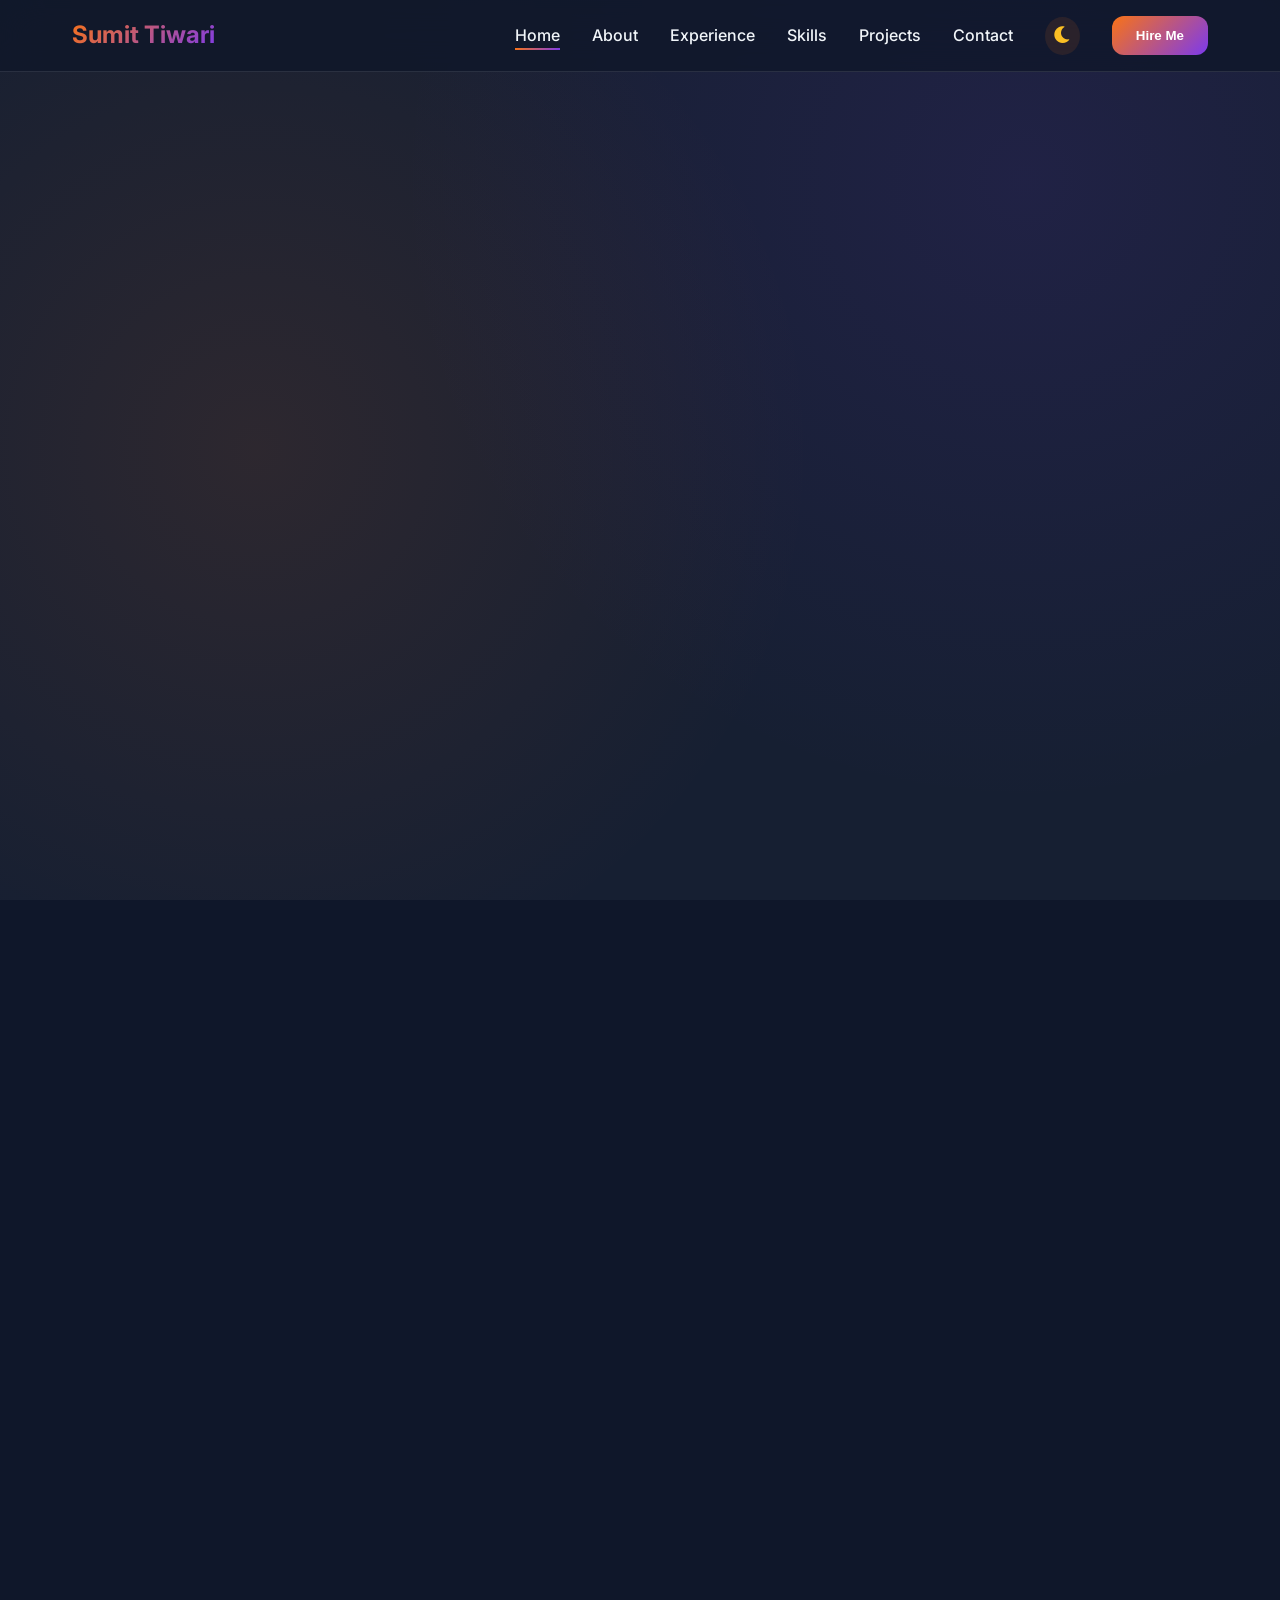
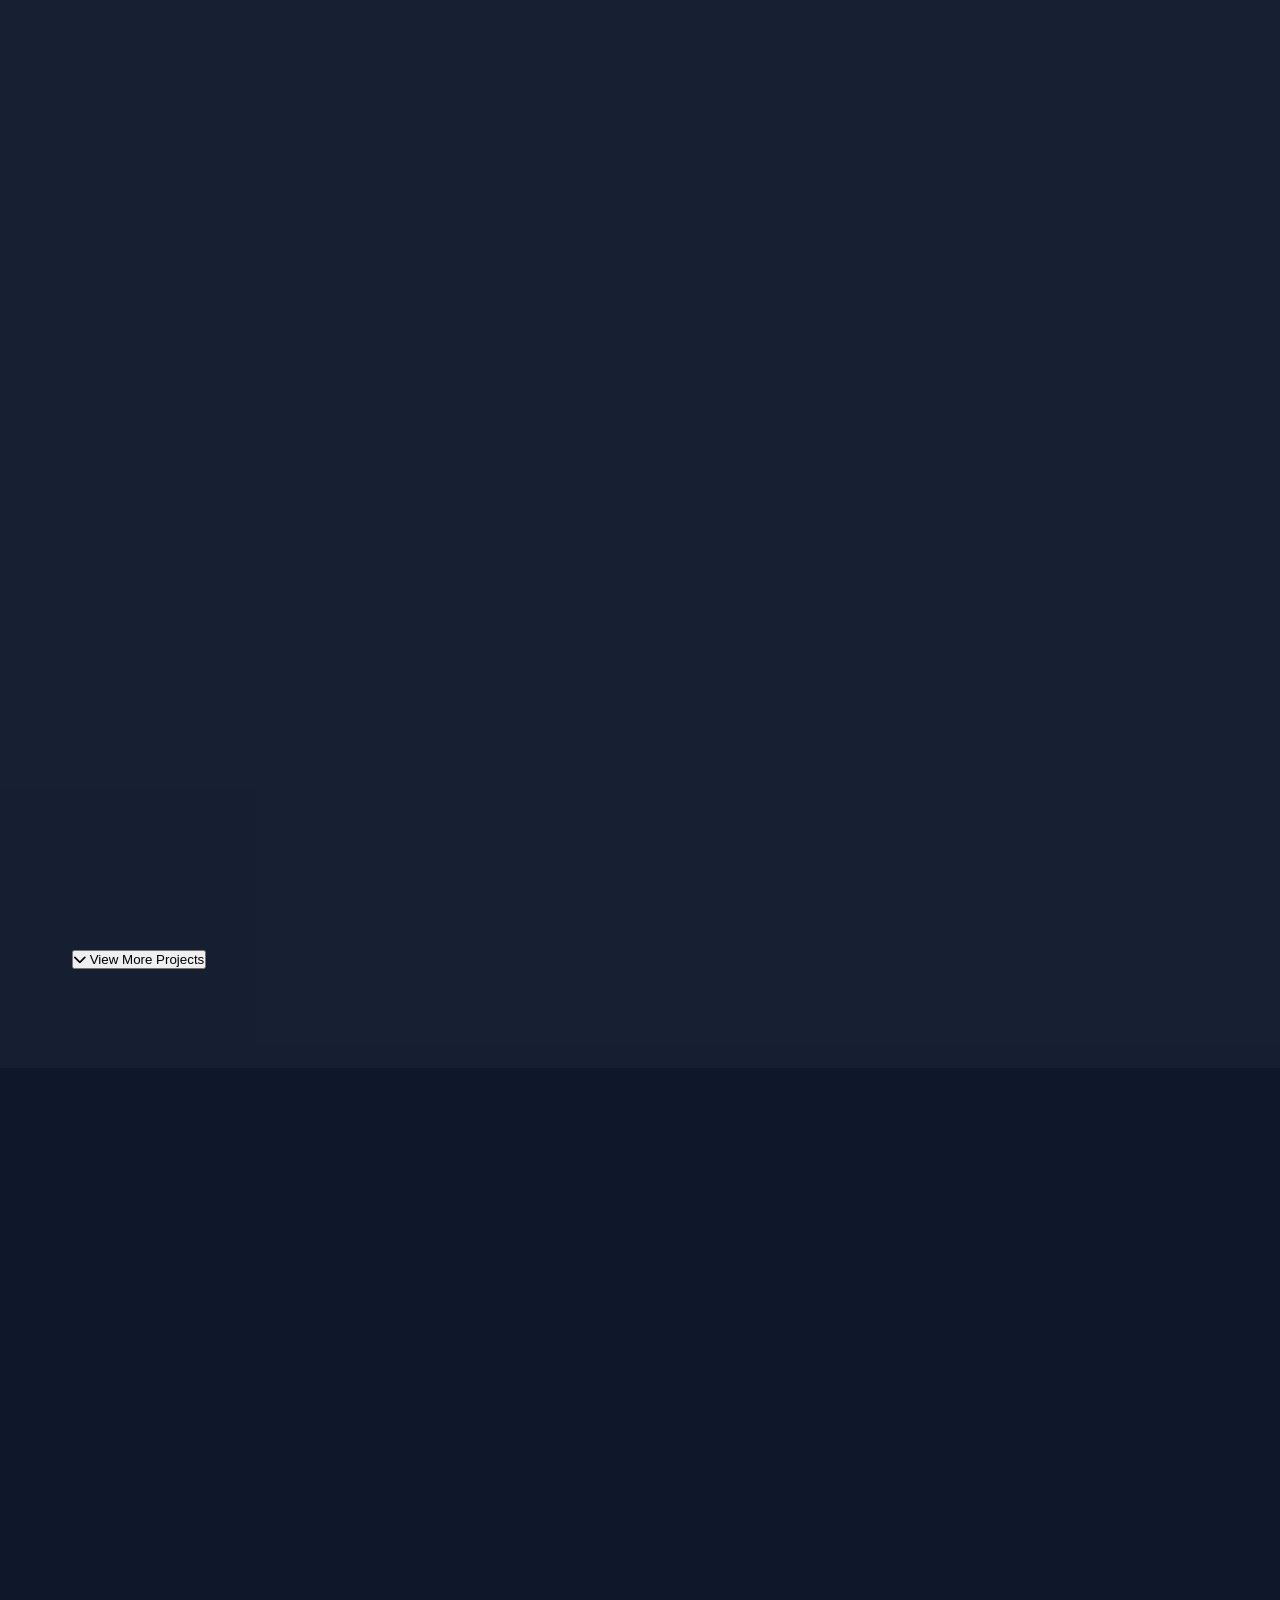
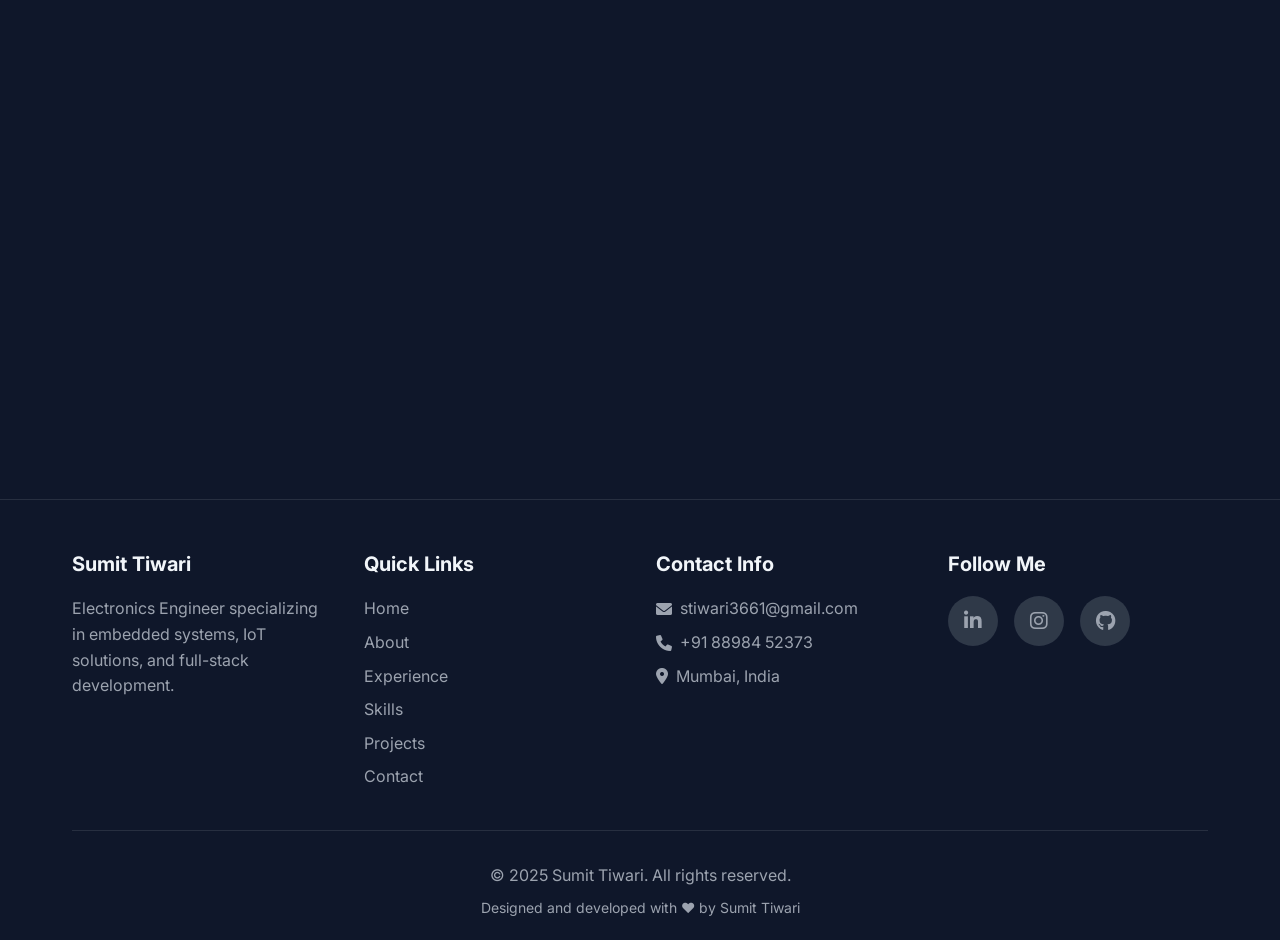
==== commit 20f524c8: "Index.html" ====
--- a/Index.html
+++ b/Index.html
@@ -5,6 +5,9 @@
     <meta name="viewport" content="width=device-width, initial-scale=1.0">
     <title>Sumit Tiwari - Electronics Engineer & Developer</title>
     <link href="https://cdnjs.cloudflare.com/ajax/libs/font-awesome/6.0.0/css/all.min.css" rel="stylesheet">
+    <link rel="stylesheet" href="https://fonts.googleapis.com/css2?family=Inter:wght@300;400;500;600;700;800&display=swap">
+    <link rel="manifest" href="manifest.json">
+    <meta name="theme-color" content="#f97316">
     <link rel="stylesheet" href="styles.css">
 </head>
 <body class="dark-mode">
@@ -15,6 +18,7 @@
             <ul class="nav-links">
                 <li><a href="#home" class="nav-link active">Home</a></li>
                 <li><a href="#about" class="nav-link">About</a></li>
+                <li><a href="#experience" class="nav-link">Experience</a></li>
                 <li><a href="#skills" class="nav-link">Skills</a></li>
                 <li><a href="#projects" class="nav-link">Projects</a></li>
                 <li><a href="#contact" class="nav-link">Contact</a></li>
@@ -29,6 +33,7 @@
             <div class="mobile-menu" id="mobileMenu">
                 <a href="#home" class="nav-link" onclick="closeMobileMenu()">Home</a>
                 <a href="#about" class="nav-link" onclick="closeMobileMenu()">About</a>
+                <a href="#experience" class="nav-link" onclick="closeMobileMenu()">Experience</a>
                 <a href="#skills" class="nav-link" onclick="closeMobileMenu()">Skills</a>
                 <a href="#projects" class="nav-link" onclick="closeMobileMenu()">Projects</a>
                 <a href="#contact" class="nav-link" onclick="closeMobileMenu()">Contact</a>
@@ -47,8 +52,7 @@
                     Electronics Engineer<span class="typing-cursor">|</span>
                 </div>
                 <p class="hero-description">
-                    Electronics Engineer specializing in embedded systems, IoT solutions, and full-stack development. 
-                    Passionate about creating innovative technologies that bridge the physical and digital worlds.
+                    @Ex-Intern at Chandrahasa Munitions | TCET’26 | TCET Student Council Member’26 | UI/UX Designer | Web Developer | Embedded System l NSS TCET TECHNICAL TEAM&Volunteer'25 l CORE MEMBER IETE'25 l TEDxTCET SUB-CORE '25
                 </p>
                 <div class="hero-buttons">
                     <a href="#projects" class="btn-primary">
@@ -84,7 +88,7 @@
                         <h3 style="font-size: 1.5rem; font-weight: 700; margin-bottom: 1.5rem;">Innovative Electronics Engineer & Developer</h3>
                         <div style="font-size: 1.1rem; line-height: 1.8; opacity: 0.9;">
                             <p style="margin-bottom: 1rem;">
-                                My name is Sumit Tiwari, 
+                                Hello, my name is Sumit Tiwari, 
                                 I’m currently pursuing a Bachelor of Engineering in Electronics and Computer Science at Thakur College of Engineering and Technology. 
                                 I have a strong interest in both electronics and software development
                             </p>
@@ -147,6 +151,75 @@
         </div>
     </section>
 
+    <!-- Experience Section -->
+    <section class="section" id="experience">
+        <div class="container">
+            <div class="section-header animate-on-scroll">
+                <div class="section-label">My Journey</div>
+                <h2 class="section-title">Work Experience</h2>
+                <div class="section-divider"></div>
+            </div>
+            
+            <div class="experience-timeline animate-on-scroll">
+                <div class="experience-item">
+                    <div class="experience-dot"></div>
+                    <div class="experience-content">
+                        <div class="experience-period">June 2023 - August 2023</div>
+                        <h3 class="experience-role">IoT Developer Intern</h3>
+                        <div class="experience-company">Chandrahasa Munitions</div>
+                        <p class="experience-description">
+                            Developed IoT solutions for industrial applications, designed and implemented sensor networks,
+                            and created data visualization dashboards for real-time monitoring systems.
+                        </p>
+                        <div class="experience-skills">
+                            <span class="experience-skill">IoT</span>
+                            <span class="experience-skill">Embedded Systems</span>
+                            <span class="experience-skill">Python</span>
+                            <span class="experience-skill">Data Visualization</span>
+                        </div>
+                    </div>
+                </div>
+                
+                <div class="experience-item">
+                    <div class="experience-dot"></div>
+                    <div class="experience-content">
+                        <div class="experience-period">January 2023 - Present</div>
+                        <h3 class="experience-role">Freelance Developer</h3>
+                        <div class="experience-company">Indrasha Solutions</div>
+                        <p class="experience-description">
+                            Providing end-to-end technology solutions including embedded systems design, web development,
+                            and IoT implementations for various clients across different industries.
+                        </p>
+                        <div class="experience-skills">
+                            <span class="experience-skill">Web Development</span>
+                            <span class="experience-skill">PCB Design</span>
+                            <span class="experience-skill">IoT Solutions</span>
+                            <span class="experience-skill">Project Management</span>
+                        </div>
+                    </div>
+                </div>
+                
+                <div class="experience-item">
+                    <div class="experience-dot"></div>
+                    <div class="experience-content">
+                        <div class="experience-period">September 2022 - Present</div>
+                        <h3 class="experience-role">Technical Team Member</h3>
+                        <div class="experience-company">NSS TCET</div>
+                        <p class="experience-description">
+                            Contributing to technical initiatives and projects for the National Service Scheme,
+                            developing solutions that benefit the community through technology.
+                        </p>
+                        <div class="experience-skills">
+                            <span class="experience-skill">Team Collaboration</span>
+                            <span class="experience-skill">Technical Documentation</span>
+                            <span class="experience-skill">Community Service</span>
+                        </div>
+                    </div>
+                </div>
+            </div>
+        </div>
+    </section>
+
     <!-- Skills Section -->
     <section class="section" id="skills">
         <div class="container">
@@ -183,7 +256,7 @@
                     <div class="skill-item">
                         <div class="skill-header">
                             <span class="skill-name">Arduino/Raspberry Pi/ESP32/STM32</span>
-                            <span class="skill-percentage">75%</span>
+                            <span class="skill-percentage">95%</span>
                         </div>
                         <div class="skill-bar">
                             <div class="skill-progress" data-width="95"></div>
@@ -194,7 +267,7 @@
                     <div class="skill-item">
                         <div class="skill-header">
                             <span class="skill-name">React/Node.js</span>
-                            <span class="skill-percentage">50%</span>
+                            <span class="skill-percentage">80%</span>
                         </div>
                         <div class="skill-bar">
                             <div class="skill-progress" data-width="80"></div>
@@ -291,7 +364,7 @@
                 <div class="section-divider"></div>
             </div>
             
-            <div class="projects-grid animate-on-scroll">
+            <div class="projects-grid animate-on-scroll" id="projectsContainer">
                 <div class="project-card">
                     <div class="project-image"></div>
                     <div class="project-content">
@@ -321,17 +394,23 @@
                     <div class="project-content">
                         <div class="project-header">
                             <div>
-                                <h3 class="project-title">Industrial Automation Controller</h3>
+                                <h3 class="project-title">Indrasha Environment Monitoring System</h3>
                             </div>
-                            <span class="project-type">Embedded Systems</span>
+                            <span class="project-type">Embedded Systems & IoT</span>
                         </div>
                         <p class="project-description">
-                            Developed a PLC alternative using Arduino with custom control algorithms
+                            Developed a AI-Based Air and Water Monitoring & Control System using Arduino, ESP32, Raspberry Pi, and IoT protocols.
                         </p>
                         <div class="project-tags">
                             <span class="project-tag">Arduino</span>
-                            <span class="project-tag">PID Control</span>
-                            <span class="project-tag">HMI</span>
+                            <span class="project-tag">ESP32</span>
+                            <span class="project-tag">HTML</span>
+                            <span class="project-tag">CSS</span>
+                            <span class="project-tag">JavaScript</span>
+                            <span class="project-tag">IoT</span>
+                            <span class="project-tag">AI</span>
+                            <span class="project-tag">Machine Learning</span>
+                            <span class="project-tag">Python</span>
                         </div>
                         <a href="#" class="project-link">
                             <span>View Case Study</span>
@@ -345,12 +424,12 @@
                     <div class="project-content">
                         <div class="project-header">
                             <div>
-                                <h3 class="project-title">Energy Monitoring Dashboard</h3>
+                                <h3 class="project-title">TCET NSS Website</h3>
                             </div>
                             <span class="project-type">Full Stack Development</span>
                         </div>
                         <p class="project-description">
-                            Created a web-based dashboard for real-time energy consumption monitoring
+                            Created a web-based dashboard for TCET NSS UNIT
                         </p>
                         <div class="project-tags">
                             <span class="project-tag">React</span>
@@ -364,7 +443,7 @@
                     </div>
                 </div>
                 
-                <div class="project-card">
+                <div class="project-card hidden">
                     <div class="project-image"></div>
                     <div class="project-content">
                         <div class="project-header">
@@ -388,7 +467,7 @@
                     </div>
                 </div>
                 
-                <div class="project-card">
+                <div class="project-card hidden">
                     <div class="project-image"></div>
                     <div class="project-content">
                         <div class="project-header">
@@ -419,7 +498,7 @@
                     </div>
                 </div>
                 
-                <div class="project-card">
+                <div class="project-card hidden">
                     <div class="project-image"></div>
                     <div class="project-content">
                         <div class="project-header">
@@ -446,8 +525,11 @@
                 </div>
             </div>
             
-            <div style="text-align: center; margin-top: 3rem;">
-                <button class="btn-secondary">View All Projects</button>
+            <div class="view-more-container">
+                <button class="view-more-btn" id="viewMoreBtn">
+                    <i class="fas fa-chevron-down"></i>
+                    View More Projects
+                </button>
             </div>
         </div>
     </section>
@@ -619,6 +701,7 @@
                     <ul class="footer-links">
                         <li><a href="#home">Home</a></li>
                         <li><a href="#about">About</a></li>
+                        <li><a href="#experience">Experience</a></li>
                         <li><a href="#skills">Skills</a></li>
                         <li><a href="#projects">Projects</a></li>
                         <li><a href="#contact">Contact</a></li>
@@ -666,6 +749,11 @@
         </div>
     </footer>
 
-    <script src="script.js" defer></script>
+    <!-- Install App Button -->
+    <button class="install-btn" id="installBtn" style="display: none;">
+        <i class="fas fa-download"></i>
+    </button>
+
+    <script> src="script.js" </script>
 </body>
-</html>+</html>
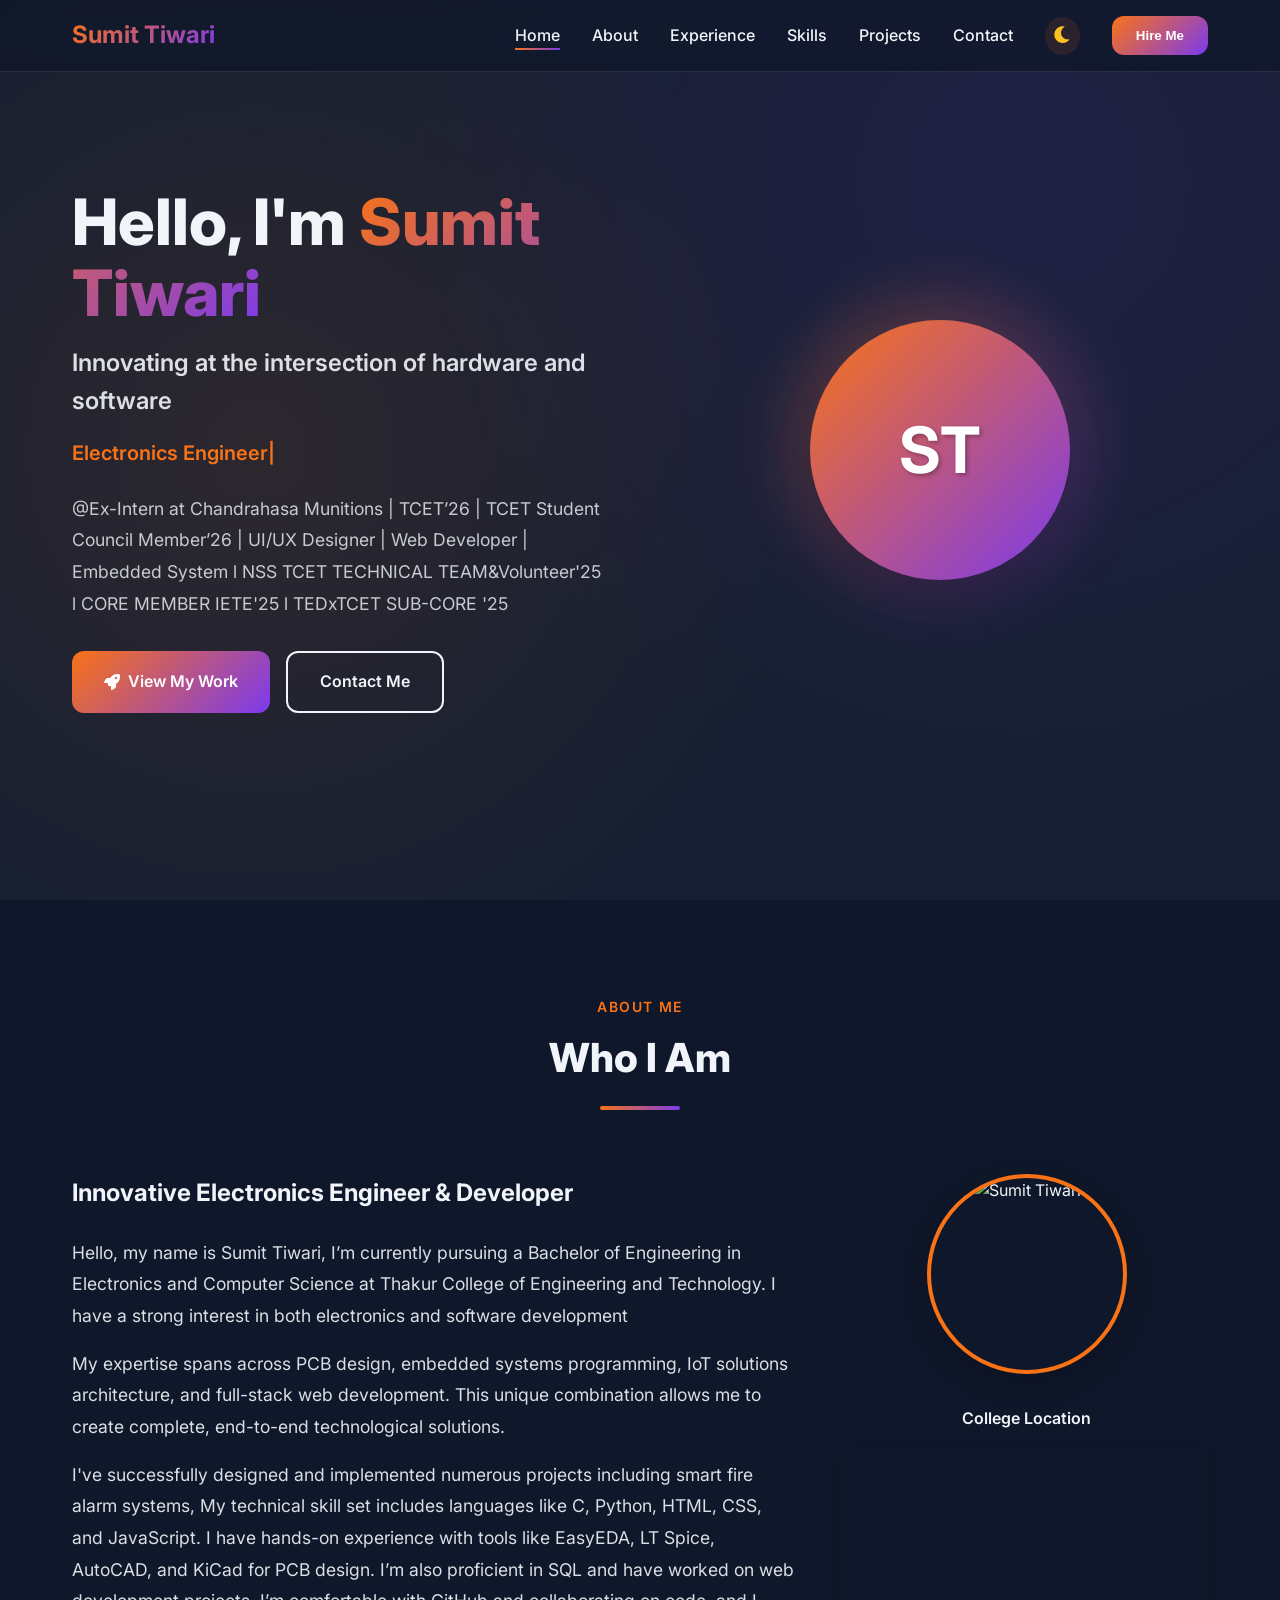
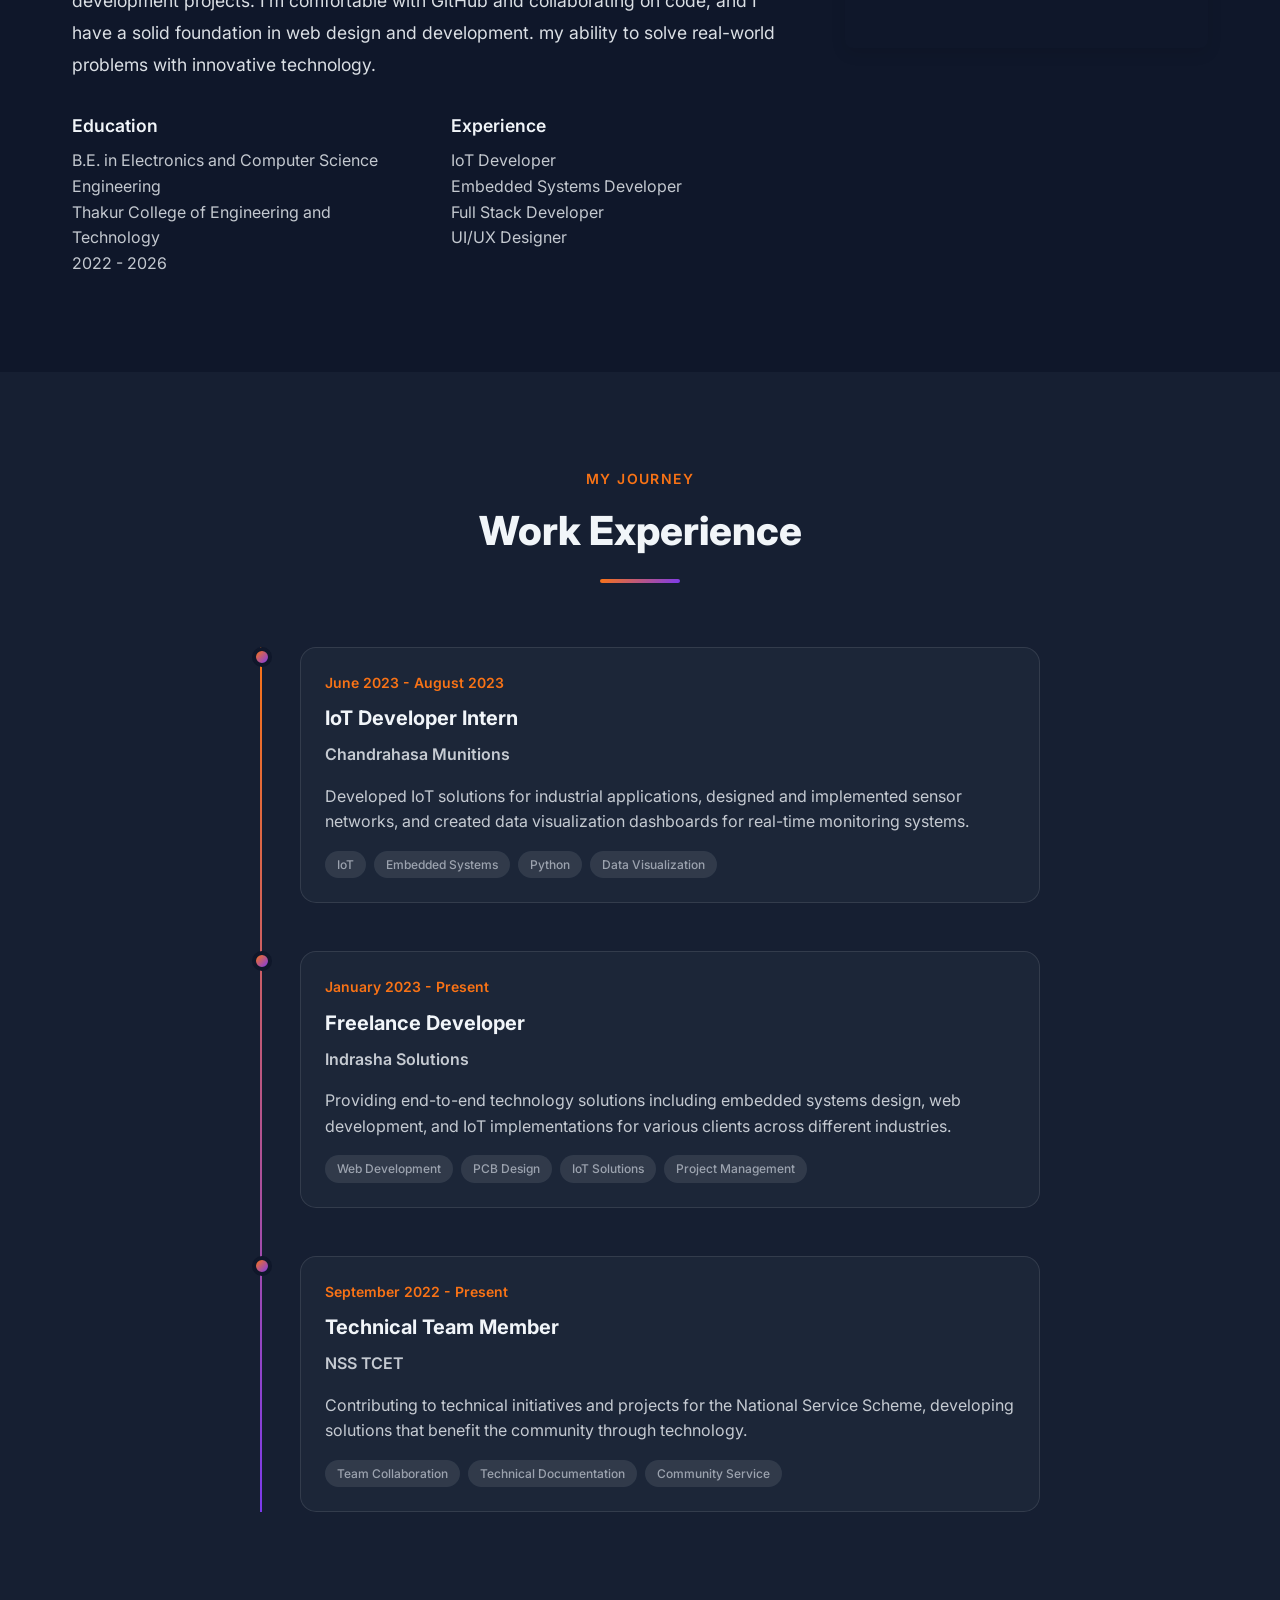
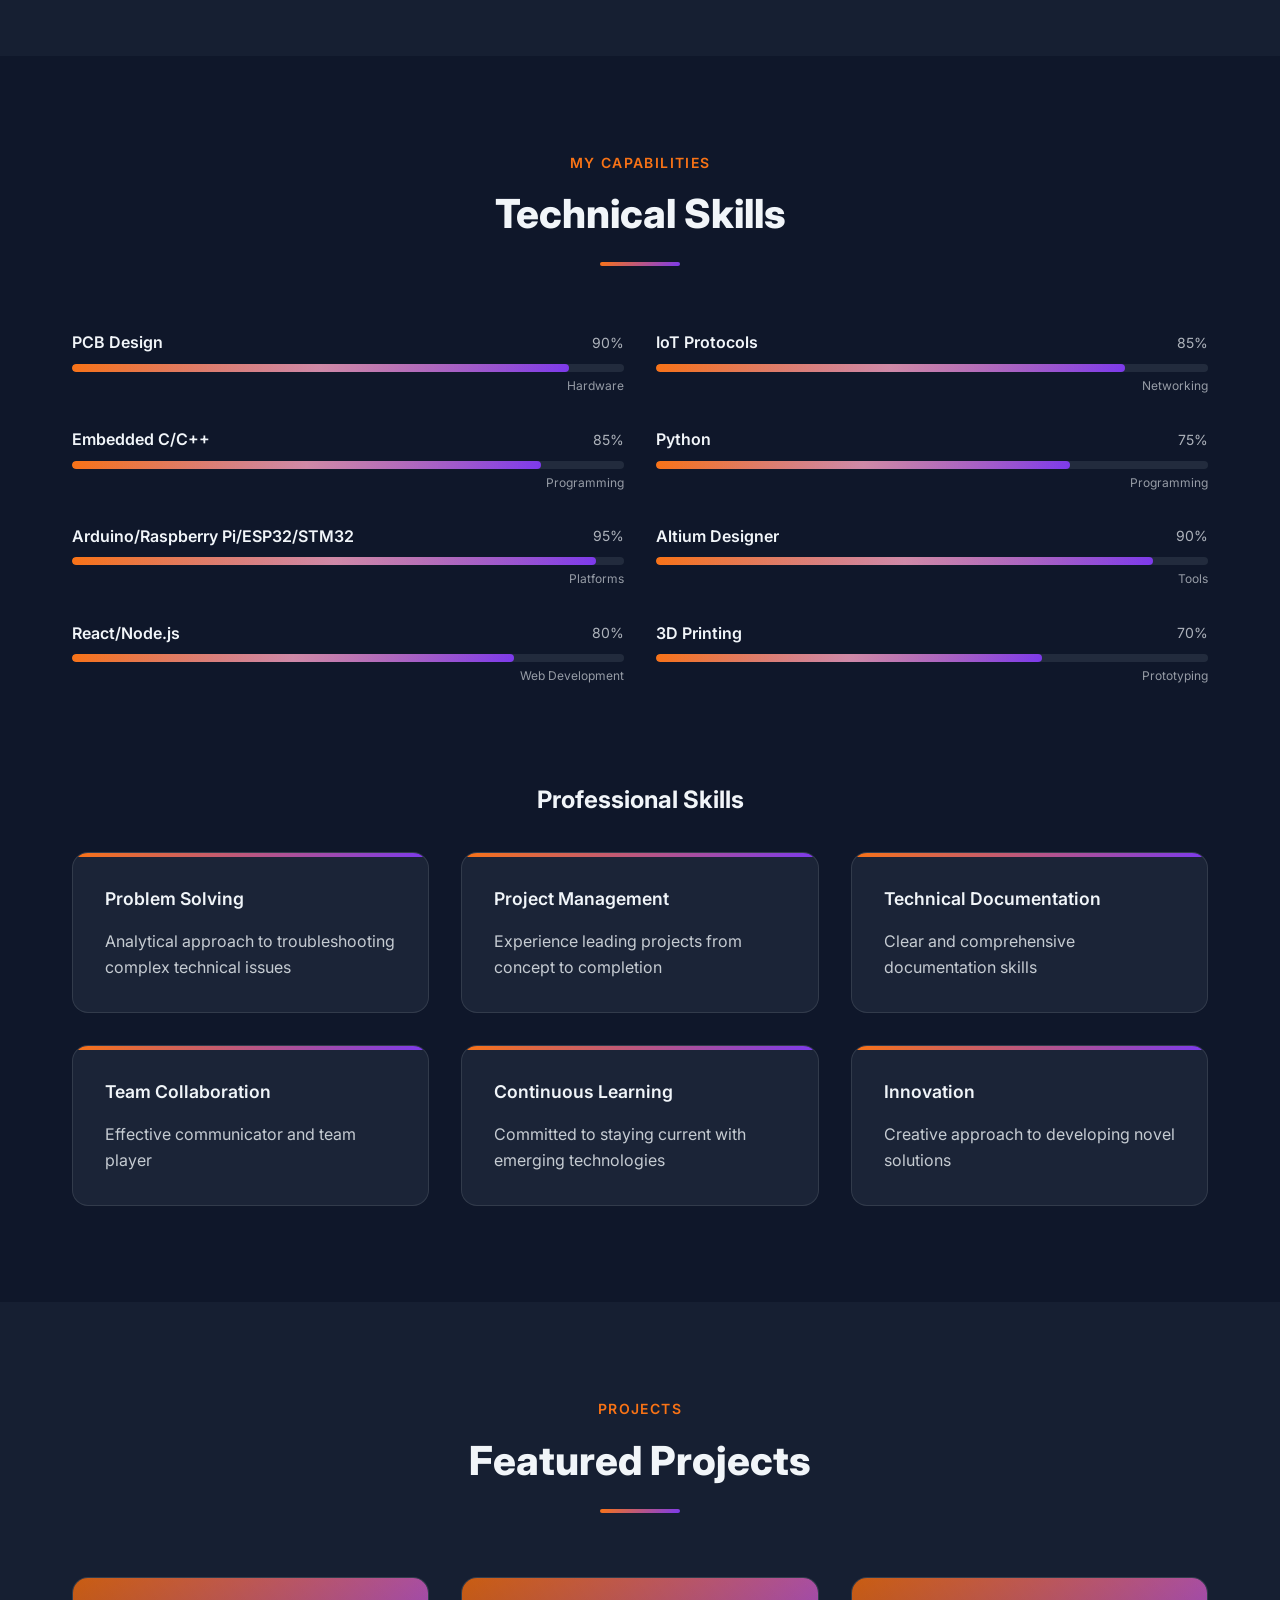
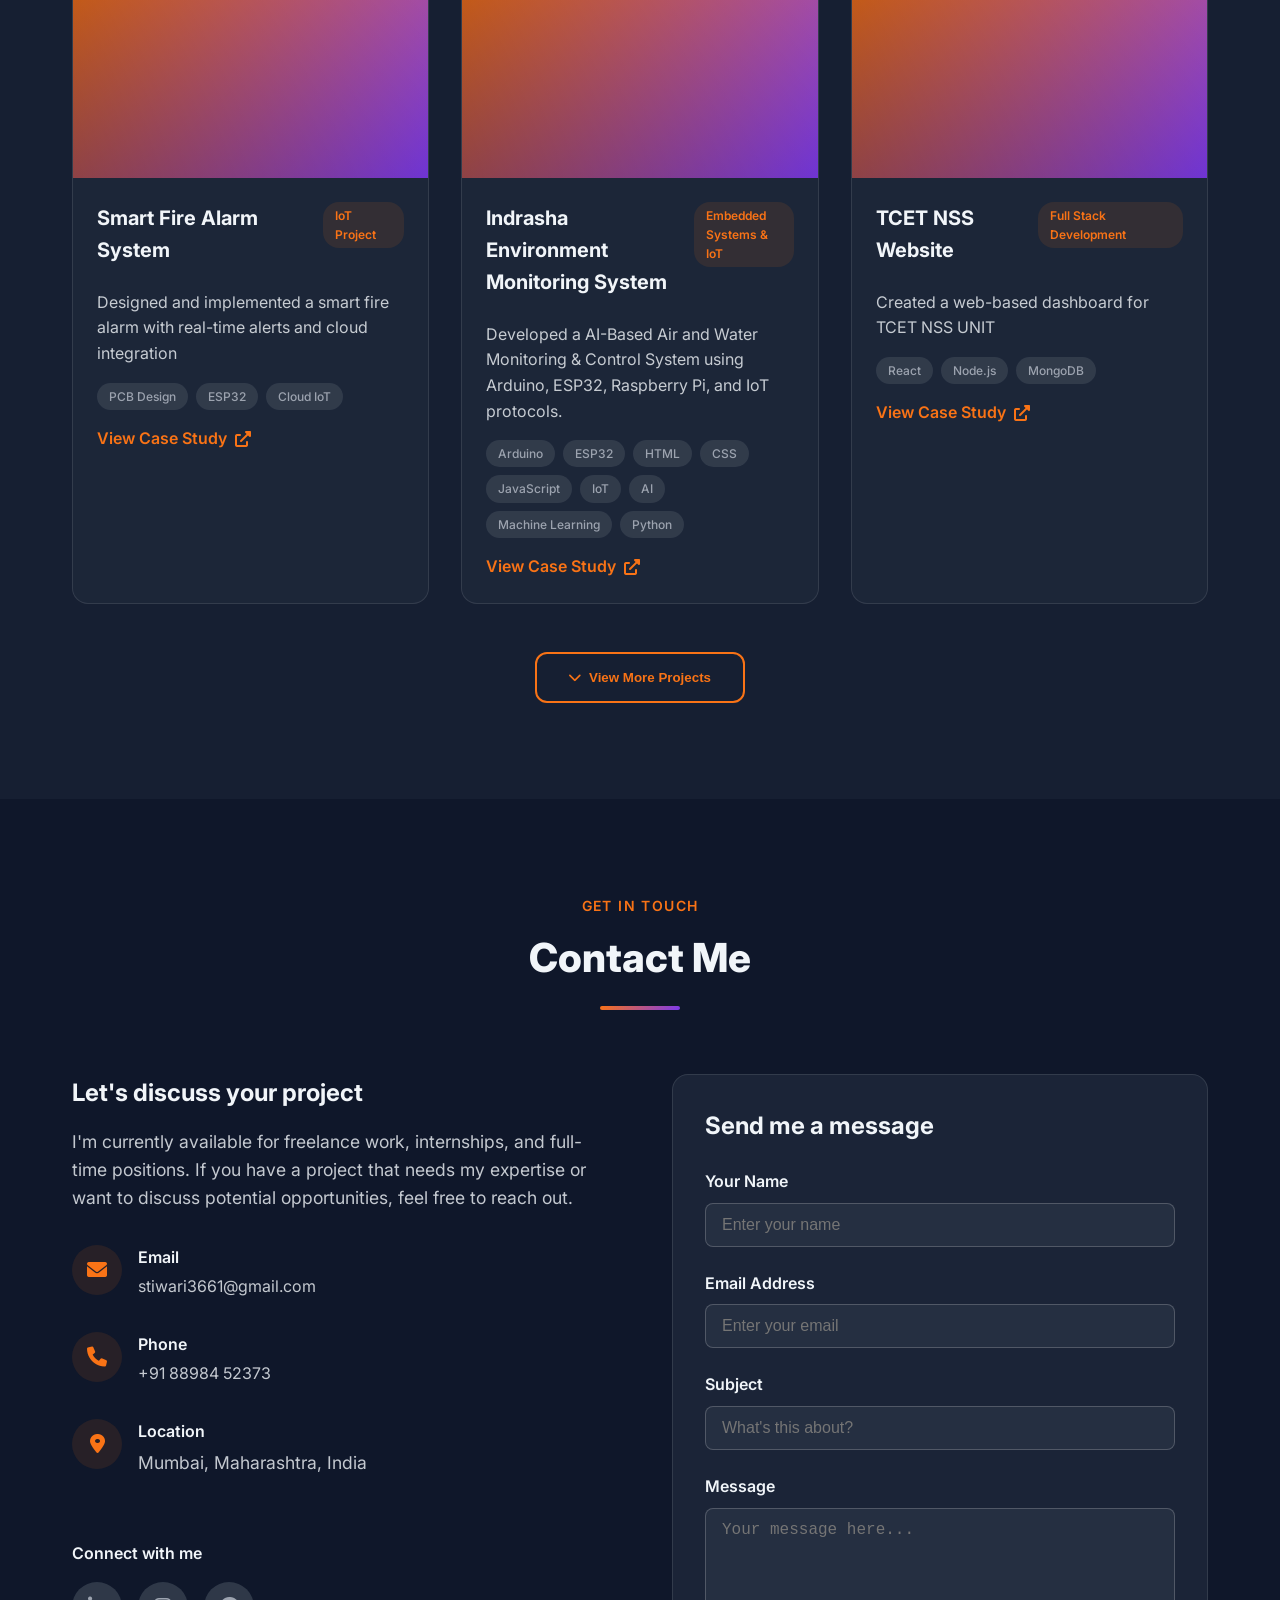
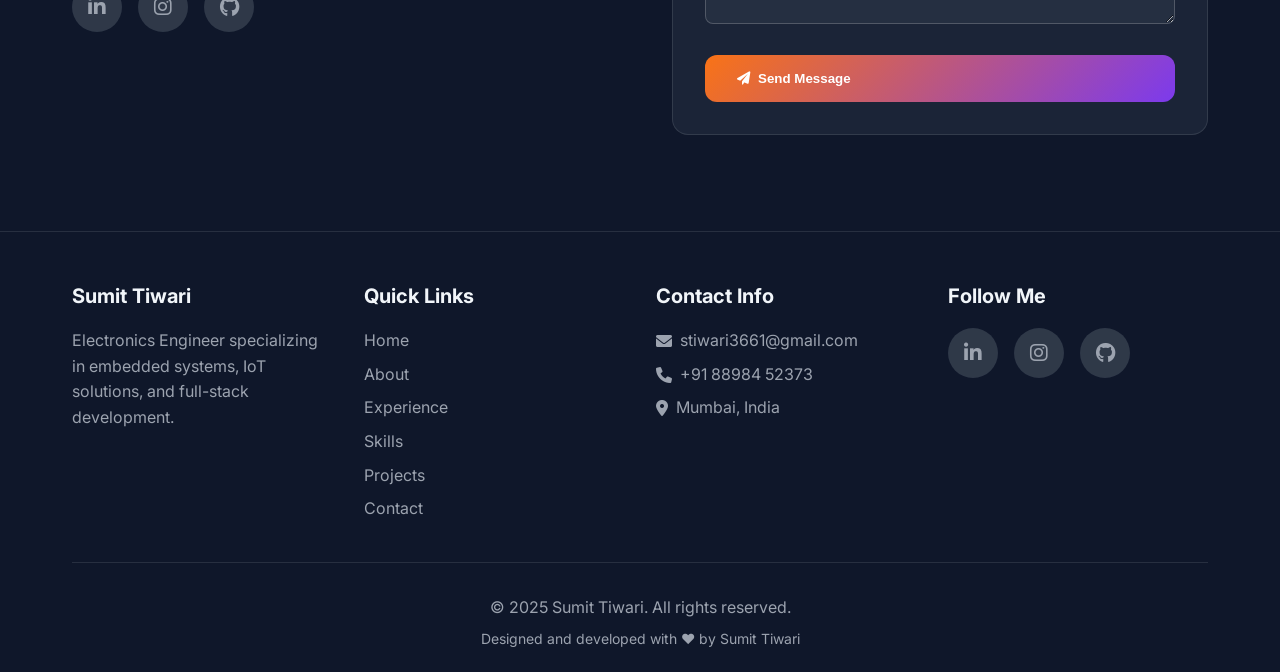
==== commit 7ba11840: "Index.html" ====
--- a/Index.html
+++ b/Index.html
@@ -8,7 +8,1223 @@
     <link rel="stylesheet" href="https://fonts.googleapis.com/css2?family=Inter:wght@300;400;500;600;700;800&display=swap">
     <link rel="manifest" href="manifest.json">
     <meta name="theme-color" content="#f97316">
-    <link rel="stylesheet" href="styles.css">
+    <style>
+        * {
+            margin: 0;
+            padding: 0;
+            box-sizing: border-box;
+        }
+
+        :root {
+            --primary-orange: #f97316;
+            --primary-purple: #7c3aed;
+            --dark-bg: #0f172a;
+            --dark-card: #1e293b;
+            --dark-text: #f1f5f9;
+            --light-bg: #fafafa;
+            --light-card: #ffffff;
+            --light-text: #1f2937;
+            --transition: all 0.3s cubic-bezier(0.4, 0, 0.2, 1);
+        }
+
+        body {
+            font-family: 'Inter', -apple-system, BlinkMacSystemFont, sans-serif;
+            line-height: 1.6;
+            transition: var(--transition);
+            overflow-x: hidden;
+            opacity: 0;
+            animation: fadeIn 0.5s ease-in forwards;
+        }
+
+        @keyframes fadeIn {
+            to { opacity: 1; }
+        }
+
+        .light-mode {
+            background: var(--light-bg);
+            color: var(--light-text);
+        }
+
+        .dark-mode {
+            background: var(--dark-bg);
+            color: var(--dark-text);
+        }
+
+        /* Enhanced Animations */
+        @keyframes float {
+            0%, 100% { transform: translateY(0px); }
+            50% { transform: translateY(-20px); }
+        }
+
+        @keyframes pulse-glow {
+            0%, 100% { box-shadow: 0 0 20px rgba(249, 115, 22, 0.3); }
+            50% { box-shadow: 0 0 40px rgba(249, 115, 22, 0.6); }
+        }
+
+        @keyframes slideInUp {
+            from {
+                opacity: 0;
+                transform: translateY(50px);
+            }
+            to {
+                opacity: 1;
+                transform: translateY(0);
+            }
+        }
+
+        @keyframes fadeInScale {
+            from {
+                opacity: 0;
+                transform: scale(0.8);
+            }
+            to {
+                opacity: 1;
+                transform: scale(1);
+            }
+        }
+
+        .animate-on-scroll {
+            opacity: 0;
+            transform: translateY(50px);
+            transition: all 0.8s ease-out;
+        }
+
+        .animate-on-scroll.animated {
+            opacity: 1;
+            transform: translateY(0);
+        }
+
+        /* Glassmorphism Navigation */
+        .navbar {
+            position: fixed;
+            top: 0;
+            width: 100%;
+            z-index: 1000;
+            backdrop-filter: blur(20px);
+            -webkit-backdrop-filter: blur(20px);
+            border-bottom: 1px solid rgba(255, 255, 255, 0.1);
+            transition: var(--transition);
+        }
+
+        .light-mode .navbar {
+            background: rgba(255, 255, 255, 0.8);
+            border-bottom: 1px solid rgba(0, 0, 0, 0.1);
+        }
+
+        .dark-mode .navbar {
+            background: rgba(15, 23, 42, 0.8);
+        }
+
+        .nav-container {
+            max-width: 1200px;
+            margin: 0 auto;
+            padding: 1rem 2rem;
+            display: flex;
+            justify-content: space-between;
+            align-items: center;
+        }
+
+        .logo {
+            font-size: 1.5rem;
+            font-weight: bold;
+            background: linear-gradient(135deg, var(--primary-orange), var(--primary-purple));
+            -webkit-background-clip: text;
+            background-clip: text;
+            -webkit-text-fill-color: transparent;
+            animation: pulse-glow 2s infinite;
+        }
+
+        .nav-links {
+            display: flex;
+            list-style: none;
+            gap: 2rem;
+            align-items: center;
+        }
+
+        .nav-links a {
+            text-decoration: none;
+            color: inherit;
+            font-weight: 500;
+            position: relative;
+            transition: var(--transition);
+            text-transform: capitalize;
+        }
+
+        .nav-links a::after {
+            content: '';
+            position: absolute;
+            width: 0;
+            height: 2px;
+            bottom: -5px;
+            left: 0;
+            background: linear-gradient(135deg, var(--primary-orange), var(--primary-purple));
+            transition: var(--transition);
+        }
+
+        .nav-links a:hover::after,
+        .nav-links a.active::after {
+            width: 100%;
+        }
+
+        .theme-toggle {
+            background: none;
+            border: none;
+            font-size: 1.2rem;
+            cursor: pointer;
+            padding: 0.5rem;
+            border-radius: 50%;
+            transition: var(--transition);
+        }
+
+        .dark-mode .theme-toggle {
+            background: rgba(249, 115, 22, 0.1);
+            color: #fbbf24;
+        }
+
+        .light-mode .theme-toggle {
+            background: rgba(107, 114, 128, 0.1);
+            color: #374151;
+        }
+
+        .hire-btn {
+            background: linear-gradient(135deg, var(--primary-orange), var(--primary-purple));
+            color: white;
+            padding: 0.75rem 1.5rem;
+            border: none;
+            border-radius: 0.75rem;
+            font-weight: 600;
+            cursor: pointer;
+            transition: var(--transition);
+            position: relative;
+            overflow: hidden;
+        }
+
+        .hire-btn::before {
+            content: '';
+            position: absolute;
+            top: 0;
+            left: -100%;
+            width: 100%;
+            height: 100%;
+            background: linear-gradient(90deg, transparent, rgba(255, 255, 255, 0.2), transparent);
+            transition: left 0.5s;
+        }
+
+        .hire-btn:hover::before {
+            left: 100%;
+        }
+
+        .hire-btn:hover {
+            transform: translateY(-2px);
+            box-shadow: 0 10px 30px rgba(249, 115, 22, 0.3);
+        }
+
+        /* Mobile Menu */
+        .mobile-menu-btn {
+            display: none;
+            flex-direction: column;
+            cursor: pointer;
+            padding: 0.5rem;
+        }
+
+        .mobile-menu-btn span {
+            width: 25px;
+            height: 3px;
+            background: currentColor;
+            margin: 3px 0;
+            transition: var(--transition);
+        }
+
+        .mobile-menu {
+            display: none;
+            position: absolute;
+            top: 100%;
+            left: 0;
+            width: 100%;
+            backdrop-filter: blur(20px);
+            -webkit-backdrop-filter: blur(20px);
+            padding: 2rem;
+            border-radius: 0 0 1rem 1rem;
+        }
+
+        .dark-mode .mobile-menu {
+            background: rgba(15, 23, 42, 0.95);
+        }
+
+        .light-mode .mobile-menu {
+            background: rgba(255, 255, 255, 0.95);
+        }
+
+        /* Hero Section */
+        .hero {
+            min-height: 100vh;
+            display: flex;
+            align-items: center;
+            position: relative;
+            overflow: hidden;
+        }
+
+        .hero::before {
+            content: '';
+            position: absolute;
+            top: 0;
+            left: 0;
+            right: 0;
+            bottom: 0;
+            background: radial-gradient(circle at 20% 50%, rgba(249, 115, 22, 0.1) 0%, transparent 50%),
+                        radial-gradient(circle at 80% 20%, rgba(124, 58, 237, 0.1) 0%, transparent 50%);
+            pointer-events: none;
+        }
+
+        .hero-container {
+            max-width: 1200px;
+            margin: 0 auto;
+            padding: 2rem;
+            display: grid;
+            grid-template-columns: 1fr 1fr;
+            gap: 4rem;
+            align-items: center;
+        }
+
+        .hero-content h1 {
+            font-size: clamp(2.5rem, 5vw, 4rem);
+            font-weight: 800;
+            line-height: 1.1;
+            margin-bottom: 1rem;
+        }
+
+        .hero-content .gradient-text {
+            background: linear-gradient(135deg, var(--primary-orange), var(--primary-purple));
+            -webkit-background-clip: text;
+            background-clip: text;
+            -webkit-text-fill-color: transparent;
+        }
+
+        .hero-subtitle {
+            font-size: 1.5rem;
+            font-weight: 600;
+            margin-bottom: 1rem;
+            opacity: 0.9;
+        }
+
+        .typing-text {
+            font-size: 1.25rem;
+            font-weight: 600;
+            color: var(--primary-orange);
+            min-height: 2rem;
+            margin-bottom: 1.5rem;
+        }
+
+        .typing-cursor {
+            animation: blink 1s infinite;
+        }
+
+        @keyframes blink {
+            0%, 50% { opacity: 1; }
+            51%, 100% { opacity: 0; }
+        }
+
+        .hero-description {
+            font-size: 1.1rem;
+            line-height: 1.8;
+            margin-bottom: 2rem;
+            opacity: 0.8;
+        }
+
+        .hero-buttons {
+            display: flex;
+            gap: 1rem;
+            flex-wrap: wrap;
+        }
+
+        .btn-primary {
+            background: linear-gradient(135deg, var(--primary-orange), var(--primary-purple));
+            color: white;
+            padding: 1rem 2rem;
+            border: none;
+            border-radius: 0.75rem;
+            font-weight: 600;
+            cursor: pointer;
+            transition: var(--transition);
+            text-decoration: none;
+            display: inline-flex;
+            align-items: center;
+            gap: 0.5rem;
+        }
+
+        .btn-primary:hover {
+            transform: translateY(-3px);
+            box-shadow: 0 15px 35px rgba(249, 115, 22, 0.4);
+        }
+
+        .btn-secondary {
+            background: transparent;
+            color: inherit;
+            padding: 1rem 2rem;
+            border: 2px solid currentColor;
+            border-radius: 0.75rem;
+            font-weight: 600;
+            cursor: pointer;
+            transition: var(--transition);
+            text-decoration: none;
+        }
+
+        .btn-secondary:hover {
+            background: var(--primary-orange);
+            color: white;
+            border-color: var(--primary-orange);
+            transform: translateY(-3px);
+        }
+
+        /* Hero Avatar */
+        .hero-avatar {
+            display: flex;
+            justify-content: center;
+            align-items: center;
+            position: relative;
+        }
+
+        .avatar-container {
+            position: relative;
+            width: 300px;
+            height: 300px;
+        }
+
+        .avatar-bg {
+            position: absolute;
+            inset: 0;
+            border-radius: 50%;
+            background: linear-gradient(135deg, var(--primary-orange), var(--primary-purple));
+            filter: blur(30px);
+            opacity: 0.3;
+            animation: float 6s ease-in-out infinite;
+        }
+
+        .avatar-circle {
+            position: absolute;
+            inset: 20px;
+            border-radius: 50%;
+            background: linear-gradient(135deg, var(--primary-orange), var(--primary-purple));
+            display: flex;
+            align-items: center;
+            justify-content: center;
+            box-shadow: 0 20px 40px rgba(0, 0, 0, 0.2);
+            animation: pulse-glow 3s infinite;
+        }
+
+        .avatar-initials {
+            font-size: 4rem;
+            font-weight: bold;
+            color: white;
+            text-shadow: 2px 2px 4px rgba(0, 0, 0, 0.3);
+        }
+
+        /* Section Styling */
+        .section {
+            padding: 6rem 0;
+            position: relative;
+        }
+
+        .dark-mode .section:nth-child(even) {
+            background: rgba(30, 41, 59, 0.5);
+        }
+
+        .light-mode .section:nth-child(even) {
+            background: rgba(255, 255, 255, 0.8);
+        }
+
+        .container {
+            max-width: 1200px;
+            margin: 0 auto;
+            padding: 0 2rem;
+        }
+
+        .section-header {
+            text-align: center;
+            margin-bottom: 4rem;
+        }
+
+        .section-label {
+            font-size: 0.875rem;
+            font-weight: 600;
+            text-transform: uppercase;
+            letter-spacing: 0.1em;
+            color: var(--primary-orange);
+            margin-bottom: 0.5rem;
+        }
+
+        .section-title {
+            font-size: 2.5rem;
+            font-weight: 800;
+            margin-bottom: 1rem;
+        }
+
+        .section-divider {
+            width: 80px;
+            height: 4px;
+            background: linear-gradient(135deg, var(--primary-orange), var(--primary-purple));
+            margin: 0 auto;
+            border-radius: 2px;
+        }
+
+        /* Skills Section */
+        .skills-grid {
+            display: grid;
+            grid-template-columns: repeat(auto-fit, minmax(300px, 1fr));
+            gap: 2rem;
+            margin-bottom: 4rem;
+        }
+
+        .skill-item {
+            margin-bottom: 2rem;
+        }
+
+        .skill-header {
+            display: flex;
+            justify-content: space-between;
+            align-items: center;
+            margin-bottom: 0.5rem;
+        }
+
+        .skill-name {
+            font-weight: 600;
+        }
+
+        .skill-percentage {
+            font-size: 0.875rem;
+            opacity: 0.7;
+        }
+
+        .skill-bar {
+            height: 8px;
+            border-radius: 4px;
+            overflow: hidden;
+            position: relative;
+        }
+
+        .dark-mode .skill-bar {
+            background: rgba(55, 65, 81, 0.5);
+        }
+
+        .light-mode .skill-bar {
+            background: rgba(229, 231, 235, 0.8);
+        }
+
+        .skill-progress {
+            height: 100%;
+            background: linear-gradient(135deg, var(--primary-orange), var(--primary-purple));
+            border-radius: 4px;
+            transition: width 2s ease-out;
+            position: relative;
+            overflow: hidden;
+        }
+
+        .skill-progress::after {
+            content: '';
+            position: absolute;
+            top: 0;
+            left: 0;
+            right: 0;
+            bottom: 0;
+            background: linear-gradient(90deg, transparent, rgba(255, 255, 255, 0.3), transparent);
+            animation: shimmer 2s infinite;
+        }
+
+        @keyframes shimmer {
+            0% { transform: translateX(-100%); }
+            100% { transform: translateX(100%); }
+        }
+
+        .skill-category {
+            font-size: 0.75rem;
+            margin-top: 0.25rem;
+            opacity: 0.6;
+            text-align: right;
+        }
+
+        /* Professional Skills */
+        .professional-skills {
+            display: grid;
+            grid-template-columns: repeat(auto-fit, minmax(300px, 1fr));
+            gap: 2rem;
+        }
+
+        .professional-skill {
+            padding: 2rem;
+            border-radius: 1rem;
+            transition: var(--transition);
+            position: relative;
+            overflow: hidden;
+            border: 1px solid rgba(255, 255, 255, 0.1);
+        }
+
+        .dark-mode .professional-skill {
+            background: rgba(30, 41, 59, 0.8);
+        }
+
+        .light-mode .professional-skill {
+            background: rgba(255, 255, 255, 0.9);
+            border-color: rgba(0, 0, 0, 0.05);
+        }
+
+        .professional-skill::before {
+            content: '';
+            position: absolute;
+            top: 0;
+            left: 0;
+            right: 0;
+            height: 4px;
+            background: linear-gradient(135deg, var(--primary-orange), var(--primary-purple));
+        }
+
+        .professional-skill:hover {
+            transform: translateY(-5px);
+            box-shadow: 0 20px 40px rgba(0, 0, 0, 0.1);
+        }
+
+        /* Projects Section */
+        .projects-grid {
+            display: grid;
+            grid-template-columns: repeat(auto-fit, minmax(350px, 1fr));
+            gap: 2rem;
+        }
+
+        .project-card {
+            border-radius: 1rem;
+            overflow: hidden;
+            transition: var(--transition);
+            position: relative;
+            border: 1px solid rgba(255, 255, 255, 0.1);
+        }
+
+        .dark-mode .project-card {
+            background: rgba(30, 41, 59, 0.8);
+        }
+
+        .light-mode .project-card {
+            background: rgba(255, 255, 255, 0.9);
+            border-color: rgba(0, 0, 0, 0.05);
+        }
+
+        .project-card:hover {
+            transform: translateY(-10px);
+            box-shadow: 0 25px 50px rgba(0, 0, 0, 0.15);
+        }
+
+        .project-image {
+            height: 200px;
+            background: linear-gradient(135deg, var(--primary-orange), var(--primary-purple));
+            position: relative;
+            overflow: hidden;
+        }
+
+        .project-image::after {
+            content: '';
+            position: absolute;
+            inset: 0;
+            background: linear-gradient(45deg, rgba(0, 0, 0, 0.3), transparent);
+        }
+
+        .project-content {
+            padding: 1.5rem;
+        }
+
+        .project-header {
+            display: flex;
+            justify-content: space-between;
+            align-items: flex-start;
+            margin-bottom: 1rem;
+        }
+
+        .project-title {
+            font-size: 1.25rem;
+            font-weight: 700;
+            margin-bottom: 0.5rem;
+        }
+
+        .project-type {
+            font-size: 0.75rem;
+            padding: 0.25rem 0.75rem;
+            border-radius: 1rem;
+            background: rgba(249, 115, 22, 0.1);
+            color: var(--primary-orange);
+            font-weight: 600;
+        }
+
+        .project-description {
+            margin-bottom: 1rem;
+            opacity: 0.8;
+        }
+
+        .project-tags {
+            display: flex;
+            flex-wrap: wrap;
+            gap: 0.5rem;
+            margin-bottom: 1rem;
+        }
+
+        .project-tag {
+            font-size: 0.75rem;
+            padding: 0.25rem 0.75rem;
+            border-radius: 1rem;
+            font-weight: 500;
+        }
+
+        .dark-mode .project-tag {
+            background: rgba(55, 65, 81, 0.8);
+            color: rgba(156, 163, 175, 1);
+        }
+
+        .light-mode .project-tag {
+            background: rgba(243, 244, 246, 1);
+            color: rgba(75, 85, 99, 1);
+        }
+
+        .project-link {
+            display: inline-flex;
+            align-items: center;
+            gap: 0.5rem;
+            color: var(--primary-orange);
+            text-decoration: none;
+            font-weight: 600;
+            transition: var(--transition);
+        }
+
+        .project-link:hover {
+            color: var(--primary-purple);
+        }
+
+        /* Experience Section */
+        .experience-timeline {
+            position: relative;
+            max-width: 800px;
+            margin: 0 auto;
+        }
+
+        .experience-timeline::before {
+            content: '';
+            position: absolute;
+            left: 20px;
+            top: 0;
+            height: 100%;
+            width: 2px;
+            background: linear-gradient(to bottom, var(--primary-orange), var(--primary-purple));
+        }
+
+        .experience-item {
+            position: relative;
+            margin-bottom: 3rem;
+            padding-left: 60px;
+        }
+
+        .experience-dot {
+            position: absolute;
+            left: 12px;
+            top: 0;
+            width: 20px;
+            height: 20px;
+            border-radius: 50%;
+            background: linear-gradient(135deg, var(--primary-orange), var(--primary-purple));
+            border: 4px solid;
+        }
+
+        .dark-mode .experience-dot {
+            border-color: var(--dark-bg);
+        }
+
+        .light-mode .experience-dot {
+            border-color: var(--light-bg);
+        }
+
+        .experience-content {
+            padding: 1.5rem;
+            border-radius: 1rem;
+            border: 1px solid rgba(255, 255, 255, 0.1);
+        }
+
+        .dark-mode .experience-content {
+            background: rgba(30, 41, 59, 0.8);
+        }
+
+        .light-mode .experience-content {
+            background: rgba(255, 255, 255, 0.9);
+            border-color: rgba(0, 0, 0, 0.05);
+        }
+
+        .experience-period {
+            font-size: 0.875rem;
+            color: var(--primary-orange);
+            font-weight: 600;
+            margin-bottom: 0.5rem;
+        }
+
+        .experience-role {
+            font-size: 1.25rem;
+            font-weight: 700;
+            margin-bottom: 0.5rem;
+        }
+
+        .experience-company {
+            font-size: 1rem;
+            font-weight: 600;
+            margin-bottom: 1rem;
+            opacity: 0.8;
+        }
+
+        .experience-description {
+            margin-bottom: 1rem;
+            opacity: 0.8;
+        }
+
+        .experience-skills {
+            display: flex;
+            flex-wrap: wrap;
+            gap: 0.5rem;
+        }
+
+        .experience-skill {
+            font-size: 0.75rem;
+            padding: 0.25rem 0.75rem;
+            border-radius: 1rem;
+            font-weight: 500;
+        }
+
+        .dark-mode .experience-skill {
+            background: rgba(55, 65, 81, 0.8);
+            color: rgba(156, 163, 175, 1);
+        }
+
+        .light-mode .experience-skill {
+            background: rgba(243, 244, 246, 1);
+            color: rgba(75, 85, 99, 1);
+        }
+
+        /* Contact Section */
+        .contact-grid {
+            display: grid;
+            grid-template-columns: 1fr 1fr;
+            gap: 4rem;
+        }
+
+        .contact-info h3 {
+            font-size: 1.5rem;
+            font-weight: 700;
+            margin-bottom: 1rem;
+        }
+
+        .contact-info p {
+            font-size: 1.1rem;
+            margin-bottom: 2rem;
+            opacity: 0.8;
+        }
+
+        .contact-item {
+            display: flex;
+            align-items: flex-start;
+            gap: 1rem;
+            margin-bottom: 2rem;
+        }
+
+        .contact-icon {
+            width: 50px;
+            height: 50px;
+            border-radius: 50%;
+            display: flex;
+            align-items: center;
+            justify-content: center;
+            font-size: 1.25rem;
+            background: rgba(249, 115, 22, 0.1);
+            color: var(--primary-orange);
+            flex-shrink: 0;
+        }
+
+        .contact-details h4 {
+            font-weight: 600;
+            margin-bottom: 0.25rem;
+        }
+
+        .contact-details a {
+            color: inherit;
+            text-decoration: none;
+            opacity: 0.8;
+            transition: var(--transition);
+        }
+
+        .contact-details a:hover {
+            color: var(--primary-orange);
+            opacity: 1;
+        }
+
+        .social-links {
+            display: flex;
+            gap: 1rem;
+            margin-top: 1rem;
+        }
+
+        .social-link {
+            width: 50px;
+            height: 50px;
+            border-radius: 50%;
+            display: flex;
+            align-items: center;
+            justify-content: center;
+            text-decoration: none;
+            font-size: 1.25rem;
+            transition: var(--transition);
+        }
+
+        .dark-mode .social-link {
+            background: rgba(55, 65, 81, 0.8);
+            color: rgba(156, 163, 175, 1);
+        }
+
+        .light-mode .social-link {
+            background: rgba(243, 244, 246, 1);
+            color: rgba(75, 85, 99, 1);
+        }
+
+        .social-link:hover {
+            transform: translateY(-3px);
+            background: var(--primary-orange);
+            color: white;
+        }
+
+        /* Contact Form */
+        .contact-form {
+            padding: 2rem;
+            border-radius: 1rem;
+            border: 1px solid rgba(255, 255, 255, 0.1);
+        }
+
+        .dark-mode .contact-form {
+            background: rgba(30, 41, 59, 0.8);
+        }
+
+        .light-mode .contact-form {
+            background: rgba(255, 255, 255, 0.9);
+            border-color: rgba(0, 0, 0, 0.05);
+        }
+
+        .form-group {
+            margin-bottom: 1.5rem;
+        }
+
+        .form-group label {
+            display: block;
+            margin-bottom: 0.5rem;
+            font-weight: 600;
+        }
+
+        .form-control {
+            width: 100%;
+            padding: 0.75rem 1rem;
+            border: 1px solid rgba(255, 255, 255, 0.2);
+            border-radius: 0.5rem;
+            background: rgba(255, 255, 255, 0.05);
+            color: inherit;
+            font-size: 1rem;
+            transition: var(--transition);
+        }
+
+        .light-mode .form-control {
+            background: rgba(255, 255, 255, 1);
+            border-color: rgba(209, 213, 219, 1);
+        }
+
+        .form-control:focus {
+            outline: none;
+            border-color: var(--primary-orange);
+            box-shadow: 0 0 0 3px rgba(249, 115, 22, 0.1);
+        }
+
+        /* Modal */
+        .modal {
+            position: fixed;
+            inset: 0;
+            background: rgba(0, 0, 0, 0.5);
+            backdrop-filter: blur(10px);
+            -webkit-backdrop-filter: blur(10px);
+            display: flex;
+            align-items: center;
+            justify-content: center;
+            z-index: 2000;
+            opacity: 0;
+            visibility: hidden;
+            transition: var(--transition);
+        }
+
+        .modal.active {
+            opacity: 1;
+            visibility: visible;
+        }
+
+        .modal-content {
+            max-width: 500px;
+            width: 90%;
+            max-height: 90vh;
+            overflow-y: auto;
+            border-radius: 1rem;
+            padding: 2rem;
+            border: 1px solid rgba(255, 255, 255, 0.1);
+            transform: scale(0.8);
+            transition: var(--transition);
+        }
+
+        .modal.active .modal-content {
+            transform: scale(1);
+        }
+
+        .dark-mode .modal-content {
+            background: var(--dark-card);
+        }
+
+        .light-mode .modal-content {
+            background: var(--light-card);
+        }
+
+        .modal-header {
+            display: flex;
+            justify-content: space-between;
+            align-items: center;
+            margin-bottom: 2rem;
+        }
+
+        .modal-close {
+            background: none;
+            border: none;
+            font-size: 1.5rem;
+            cursor: pointer;
+            color: inherit;
+            opacity: 0.7;
+            transition: var(--transition);
+        }
+
+        .modal-close:hover {
+            opacity: 1;
+        }
+
+        /* Gender Selection */
+        .gender-grid {
+            display: grid;
+            grid-template-columns: repeat(3, 1fr);
+            gap: 0.5rem;
+        }
+
+        .gender-option {
+            padding: 0.75rem;
+            border: 1px solid rgba(255, 255, 255, 0.2);
+            border-radius: 0.5rem;
+            text-align: center;
+            cursor: pointer;
+            transition: var(--transition);
+        }
+
+        .light-mode .gender-option {
+            border-color: rgba(209, 213, 219, 1);
+        }
+
+        .gender-option:hover,
+        .gender-option.selected {
+            border-color: var(--primary-orange);
+            background: rgba(249, 115, 22, 0.1);
+        }
+
+        /* Footer */
+        .footer {
+            padding: 3rem 0 1rem;
+            border-top: 1px solid rgba(255, 255, 255, 0.1);
+        }
+
+        .dark-mode .footer {
+            background: var(--dark-bg);
+        }
+
+        .light-mode .footer {
+            background: var(--light-text);
+            color: var(--light-bg);
+        }
+
+        .footer-grid {
+            display: grid;
+            grid-template-columns: repeat(auto-fit, minmax(250px, 1fr));
+            gap: 2rem;
+            margin-bottom: 2rem;
+        }
+
+        .footer-section h4 {
+            font-size: 1.25rem;
+            font-weight: 700;
+            margin-bottom: 1rem;
+        }
+
+        .footer-links {
+            list-style: none;
+        }
+
+        .footer-links li {
+            margin-bottom: 0.5rem;
+        }
+
+        .footer-links a {
+            color: rgba(156, 163, 175, 1);
+            text-decoration: none;
+            transition: var(--transition);
+        }
+
+        .footer-links a:hover {
+            color: white;
+        }
+
+        .footer-bottom {
+            text-align: center;
+            padding-top: 2rem;
+            border-top: 1px solid rgba(255, 255, 255, 0.1);
+            color: rgba(156, 163, 175, 1);
+        }
+
+        /* Responsive Design */
+        @media (max-width: 768px) {
+            .nav-links {
+                display: none;
+            }
+
+            .mobile-menu-btn {
+                display: flex;
+            }
+
+            .hero-container {
+                grid-template-columns: 1fr;
+                text-align: center;
+            }
+
+            .contact-grid {
+                grid-template-columns: 1fr;
+            }
+
+            .section-title {
+                font-size: 2rem;
+            }
+
+            .hero-content h1 {
+                font-size: 2.5rem;
+            }
+
+            .avatar-container {
+                width: 250px;
+                height: 250px;
+            }
+
+            .avatar-initials {
+                font-size: 3rem;
+            }
+            
+            .experience-timeline::before {
+                left: 15px;
+            }
+            
+            .experience-item {
+                padding-left: 50px;
+            }
+            
+            .experience-dot {
+                left: 7px;
+            }
+        }
+
+        @media (max-width: 480px) {
+            .container {
+                padding: 0 1rem;
+            }
+
+            .nav-container {
+                padding: 1rem;
+            }
+
+            .hero-buttons {
+                flex-direction: column;
+                align-items: center;
+            }
+
+            .btn-primary,
+            .btn-secondary {
+                width: 100%;
+                text-align: center;
+                justify-content: center;
+            }
+            
+            .projects-grid {
+                grid-template-columns: 1fr;
+            }
+        }
+
+        /* View More Button */
+        .view-more-container {
+            text-align: center;
+            margin-top: 3rem;
+        }
+
+        .view-more-btn {
+            background: transparent;
+            color: var(--primary-orange);
+            border: 2px solid var(--primary-orange);
+            padding: 1rem 2rem;
+            border-radius: 0.75rem;
+            font-weight: 600;
+            cursor: pointer;
+            transition: var(--transition);
+            display: inline-flex;
+            align-items: center;
+            gap: 0.5rem;
+        }
+
+        .view-more-btn:hover {
+            background: var(--primary-orange);
+            color: white;
+            transform: translateY(-3px);
+        }
+
+        /* Hidden projects */
+        .project-card.hidden {
+            display: none;
+        }
+
+        /* Install App Button */
+        .install-btn {
+            position: fixed;
+            bottom: 2rem;
+            right: 2rem;
+            background: linear-gradient(135deg, var(--primary-orange), var(--primary-purple));
+            color: white;
+            border: none;
+            border-radius: 50%;
+            width: 60px;
+            height: 60px;
+            display: flex;
+            align-items: center;
+            justify-content: center;
+            font-size: 1.5rem;
+            cursor: pointer;
+            box-shadow: 0 4px 20px rgba(0, 0, 0, 0.2);
+            z-index: 1000;
+            transition: var(--transition);
+        }
+
+        .install-btn:hover {
+            transform: translateY(-3px) scale(1.1);
+            box-shadow: 0 8px 25px rgba(0, 0, 0, 0.3);
+        }
+
+        /* Mobile App Styles */
+        @media (display-mode: standalone) {
+            .navbar {
+                padding-top: env(safe-area-inset-top);
+            }
+            
+            .install-btn {
+                display: none;
+            }
+        }
+    </style>
 </head>
 <body class="dark-mode">
     <!-- Navigation -->
@@ -754,6 +1970,479 @@
         <i class="fas fa-download"></i>
     </button>
 
-    <script> src="script.js" </script>
+    <script>
+        // Global variables
+        let isDarkMode = true;
+        let currentTextIndex = 0;
+        let currentCharIndex = 0;
+        let selectedGender = '';
+        let projectsVisible = 3;
+        let deferredPrompt;
+        
+        const typedTexts = [
+            'Electronics Engineer',
+            'Embedded Systems Specialist',
+            'Full Stack Developer',
+            'IoT Solutions Architect',
+            'PCB Design Expert'
+        ];
+
+        // Theme toggle functionality
+        function toggleTheme() {
+            isDarkMode = !isDarkMode;
+            const body = document.body;
+            const themeIcon = document.querySelector('.theme-toggle i');
+            
+            if (isDarkMode) {
+                body.className = 'dark-mode';
+                themeIcon.className = 'fas fa-sun';
+            } else {
+                body.className = 'light-mode';
+                themeIcon.className = 'fas fa-moon';
+            }
+        }
+
+        // Mobile menu functionality
+        function toggleMobileMenu() {
+            const mobileMenu = document.getElementById('mobileMenu');
+            const menuBtn = document.querySelector('.mobile-menu-btn');
+            
+            if (mobileMenu.style.display === 'block') {
+                mobileMenu.style.display = 'none';
+                menuBtn.classList.remove('active');
+            } else {
+                mobileMenu.style.display = 'block';
+                menuBtn.classList.add('active');
+            }
+        }
+
+        function closeMobileMenu() {
+            const mobileMenu = document.getElementById('mobileMenu');
+            const menuBtn = document.querySelector('.mobile-menu-btn');
+            mobileMenu.style.display = 'none';
+            menuBtn.classList.remove('active');
+        }
+
+        // Typing animation
+        function typeText() {
+            const typingElement = document.getElementById('typingText');
+            const currentText = typedTexts[currentTextIndex];
+            
+            if (currentCharIndex < currentText.length) {
+                typingElement.innerHTML = currentText.substring(0, currentCharIndex + 1) + '<span class="typing-cursor">|</span>';
+                currentCharIndex++;
+                setTimeout(typeText, 90);
+            } else {
+                setTimeout(() => {
+                    currentCharIndex = 0;
+                    currentTextIndex = (currentTextIndex + 1) % typedTexts.length;
+                    typeText();
+                }, 2000);
+            }
+        }
+
+        // Smooth scrolling for navigation
+        function smoothScroll(target) {
+            document.querySelector(target).scrollIntoView({
+                behavior: 'smooth',
+                block: 'start'
+            });
+        }
+
+        // Update active navigation link
+        function updateActiveLink() {
+            const sections = document.querySelectorAll('.section');
+            const navLinks = document.querySelectorAll('.nav-link');
+            
+            let current = '';
+            sections.forEach(section => {
+                const sectionTop = section.offsetTop;
+                const sectionHeight = section.clientHeight;
+                if (scrollY >= (sectionTop - 200)) {
+                    current = section.getAttribute('id');
+                }
+            });
+
+            navLinks.forEach(link => {
+                link.classList.remove('active');
+                if (link.getAttribute('href') === '#' + current) {
+                    link.classList.add('active');
+                }
+            });
+        }
+
+        // Animate elements on scroll
+        function animateOnScroll() {
+            const elements = document.querySelectorAll('.animate-on-scroll');
+            
+            elements.forEach(element => {
+                const elementTop = element.getBoundingClientRect().top;
+                const elementVisible = 150;
+                
+                if (elementTop < window.innerHeight - elementVisible) {
+                    element.classList.add('animated');
+                }
+            });
+        }
+
+        // Animate skill bars
+        function animateSkillBars() {
+            const skillBars = document.querySelectorAll('.skill-progress');
+            
+            skillBars.forEach(bar => {
+                const width = bar.getAttribute('data-width');
+                const barTop = bar.getBoundingClientRect().top;
+                
+                if (barTop < window.innerHeight - 100) {
+                    bar.style.width = width + '%';
+                }
+            });
+        }
+
+        // Modal functionality
+        function openHireModal() {
+            document.getElementById('hireModal').classList.add('active');
+            document.body.style.overflow = 'hidden';
+        }
+
+        function closeHireModal() {
+            document.getElementById('hireModal').classList.remove('active');
+            document.body.style.overflow = 'auto';
+            resetHireForm();
+        }
+
+        function selectGender(gender) {
+            selectedGender = gender;
+            document.getElementById('selectedGender').value = gender;
+            
+            // Update UI
+            const genderOptions = document.querySelectorAll('.gender-option');
+            genderOptions.forEach(option => {
+                option.classList.remove('selected');
+                if (option.textContent === gender) {
+                    option.classList.add('selected');
+                }
+            });
+        }
+
+        function resetHireForm() {
+            document.getElementById('recruiterName').value = '';
+            document.getElementById('companyName').value = '';
+            document.getElementById('selectedGender').value = '';
+            document.getElementById('phone').value = '';
+            document.getElementById('hireEmail').value = '';
+            document.getElementById('projectDetails').value = '';
+            
+            const genderOptions = document.querySelectorAll('.gender-option');
+            genderOptions.forEach(option => option.classList.remove('selected'));
+            selectedGender = '';
+        }
+
+        // Form submission handlers
+        function submitContactForm(event) {
+            event.preventDefault();
+            
+            // Get form data
+            const formData = {
+                name: document.getElementById('name').value,
+                email: document.getElementById('email').value,
+                subject: document.getElementById('subject').value,
+                message: document.getElementById('message').value
+            };
+            
+            // Simulate form submission
+            alert('Thank you for your message! I will get back to you soon.');
+            
+            // Reset form
+            event.target.reset();
+        }
+
+        function submitHireForm(event) {
+            event.preventDefault();
+            
+            if (!selectedGender) {
+                alert('Please select your gender.');
+                return;
+            }
+            
+            // Get form data
+            const formData = {
+                recruiterName: document.getElementById('recruiterName').value,
+                companyName: document.getElementById('companyName').value,
+                gender: selectedGender,
+                phone: document.getElementById('phone').value,
+                email: document.getElementById('hireEmail').value,
+                projectDetails: document.getElementById('projectDetails').value
+            };
+            
+            // Simulate form submission
+            alert('Thank you for your interest! Your hiring request has been submitted. I will contact you within 24 hours.');
+            
+            closeHireModal();
+        }
+
+        // View More Projects functionality
+        function setupViewMoreProjects() {
+            const viewMoreBtn = document.getElementById('viewMoreBtn');
+            const projectCards = document.querySelectorAll('.project-card');
+            
+            // Initially show only 3 projects
+            projectCards.forEach((card, index) => {
+                if (index >= projectsVisible) {
+                    card.classList.add('hidden');
+                }
+            });
+            
+            viewMoreBtn.addEventListener('click', () => {
+                // Show 3 more projects
+                projectsVisible += 3;
+                
+                projectCards.forEach((card, index) => {
+                    if (index < projectsVisible) {
+                        card.classList.remove('hidden');
+                    }
+                });
+                
+                // Hide button if all projects are visible
+                if (projectsVisible >= projectCards.length) {
+                    viewMoreBtn.style.display = 'none';
+                }
+                
+                // Scroll to the newly revealed projects
+                const lastVisibleCard = document.querySelectorAll('.project-card:not(.hidden)');
+                if (lastVisibleCard.length > 0) {
+                    lastVisibleCard[lastVisibleCard.length - 1].scrollIntoView({
+                        behavior: 'smooth',
+                        block: 'nearest'
+                    });
+                }
+            });
+        }
+
+        // PWA functionality
+        function setupPWA() {
+            const installBtn = document.getElementById('installBtn');
+            
+            window.addEventListener('beforeinstallprompt', (e) => {
+                // Prevent the mini-infobar from appearing on mobile
+                e.preventDefault();
+                // Stash the event so it can be triggered later
+                deferredPrompt = e;
+                // Show the install button
+                installBtn.style.display = 'flex';
+            });
+            
+            installBtn.addEventListener('click', async () => {
+                if (!deferredPrompt) return;
+                
+                // Show the install prompt
+                deferredPrompt.prompt();
+                // Wait for the user to respond to the prompt
+                const { outcome } = await deferredPrompt.userChoice;
+                // We've used the prompt, and can't use it again, discard it
+                deferredPrompt = null;
+                // Hide the install button
+                installBtn.style.display = 'none';
+            });
+            
+            window.addEventListener('appinstalled', () => {
+                // Hide the install button
+                installBtn.style.display = 'none';
+                // Clear the deferredPrompt variable
+                deferredPrompt = null;
+            });
+        }
+
+        // Add click event listeners to navigation links
+        document.addEventListener('DOMContentLoaded', function() {
+            // Start typing animation
+            typeText();
+            
+            // Add smooth scrolling to navigation links
+            const navLinks = document.querySelectorAll('.nav-link');
+            navLinks.forEach(link => {
+                link.addEventListener('click', function(e) {
+                    e.preventDefault();
+                    const target = this.getAttribute('href');
+                    smoothScroll(target);
+                    closeMobileMenu();
+                });
+            });
+            
+            // Add smooth scrolling to buttons
+            const heroButtons = document.querySelectorAll('.hero-buttons a');
+            heroButtons.forEach(button => {
+                button.addEventListener('click', function(e) {
+                    e.preventDefault();
+                    const target = this.getAttribute('href');
+                    smoothScroll(target);
+                });
+            });
+            
+            // Close modal when clicking outside
+            document.getElementById('hireModal').addEventListener('click', function(e) {
+                if (e.target === this) {
+                    closeHireModal();
+                }
+            });
+            
+            // Setup view more projects functionality
+            setupViewMoreProjects();
+            
+            // Setup PWA functionality
+            setupPWA();
+            
+            // Initial animations
+            animateOnScroll();
+            animateSkillBars();
+        });
+
+        // Scroll event listeners
+        window.addEventListener('scroll', function() {
+            updateActiveLink();
+            animateOnScroll();
+            animateSkillBars();
+            
+            // Add navbar background on scroll
+            const navbar = document.querySelector('.navbar');
+            if (window.scrollY > 50) {
+                navbar.style.background = isDarkMode ? 
+                    'rgba(15, 23, 42, 0.95)' : 
+                    'rgba(255, 255, 255, 0.95)';
+            } else {
+                navbar.style.background = isDarkMode ? 
+                    'rgba(15, 23, 42, 0.8)' : 
+                    'rgba(255, 255, 255, 0.8)';
+            }
+        });
+
+        // Resize event listener
+        window.addEventListener('resize', function() {
+            // Close mobile menu on resize
+            if (window.innerWidth > 768) {
+                document.getElementById('mobileMenu').style.display = 'none';
+                document.querySelector('.mobile-menu-btn').classList.remove('active');
+            }
+        });
+
+        // Add keyboard navigation
+        document.addEventListener('keydown', function(e) {
+            // Escape key to close modal
+            if (e.key === 'Escape') {
+                closeHireModal();
+            }
+        });
+
+        // Add loading animation
+        window.addEventListener('load', function() {
+            document.body.style.opacity = '1';
+            
+            // Trigger initial animations with delay
+            setTimeout(() => {
+                const elements = document.querySelectorAll('.animate-on-scroll');
+                elements.forEach((element, index) => {
+                    setTimeout(() => {
+                        element.classList.add('animated');
+                    }, index * 100);
+                });
+            }, 200);
+        });
+
+        // Add intersection observer for better performance
+        if ('IntersectionObserver' in window) {
+            const observerOptions = {
+                threshold: 0.1,
+                rootMargin: '0px 0px -50px 0px'
+            };
+
+            const observer = new IntersectionObserver(function(entries) {
+                entries.forEach(entry => {
+                    if (entry.isIntersecting) {
+                        entry.target.classList.add('animated');
+                        
+                        // Animate skill bars when skills section is visible
+                        if (entry.target.id === 'skills') {
+                            setTimeout(animateSkillBars, 300);
+                        }
+                    }
+                });
+            }, observerOptions);
+
+            // Observe all animatable elements
+            document.querySelectorAll('.animate-on-scroll').forEach(el => {
+                observer.observe(el);
+            });
+        }
+
+        // Add particle animation to hero section
+        function createParticle() {
+            const hero = document.querySelector('.hero');
+            const particle = document.createElement('div');
+            
+            particle.style.cssText = `
+                position: absolute;
+                width: 4px;
+                height: 4px;
+                background: linear-gradient(135deg, var(--primary-orange), var(--primary-purple));
+                border-radius: 50%;
+                pointer-events: none;
+                opacity: 0.6;
+                left: ${Math.random() * 100}%;
+                top: ${Math.random() * 100}%;
+                animation: floatParticle ${5 + Math.random() * 10}s linear infinite;
+            `;
+            
+            hero.appendChild(particle);
+            
+            // Remove particle after animation
+            setTimeout(() => {
+                if (particle.parentNode) {
+                    particle.parentNode.removeChild(particle);
+                }
+            }, 15000);
+        }
+
+        // Add particle animation keyframes
+        const particleStyle = document.createElement('style');
+        particleStyle.textContent = `
+            @keyframes floatParticle {
+                0% {
+                    transform: translateY(100vh) translateX(0px) rotate(0deg);
+                    opacity: 0.6;
+                }
+                10% {
+                    opacity: 1;
+                }
+                90% {
+                    opacity: 1;
+                }
+                100% {
+                    transform: translateY(-100px) translateX(${Math.random() * 200 - 100}px) rotate(360deg);
+                    opacity: 0;
+                }
+            }
+        `;
+        document.head.appendChild(particleStyle);
+
+        // Create particles periodically
+        setInterval(createParticle, 3000);
+
+        // Add smooth scroll behavior for better UX
+        document.documentElement.style.scrollBehavior = 'smooth';
+
+        // Preload images for better performance
+        function preloadImages() {
+            const images = [
+                'https://images.unsplash.com/photo-1580927752452-89d86da3fa0a?ixlib=rb-4.0.3&auto=format&fit=crop&w=400&q=80'
+            ];
+            
+            images.forEach(src => {
+                const img = new Image();
+                img.src = src;
+            });
+        }
+
+        preloadImages();
+    </script>
 </body>
 </html>
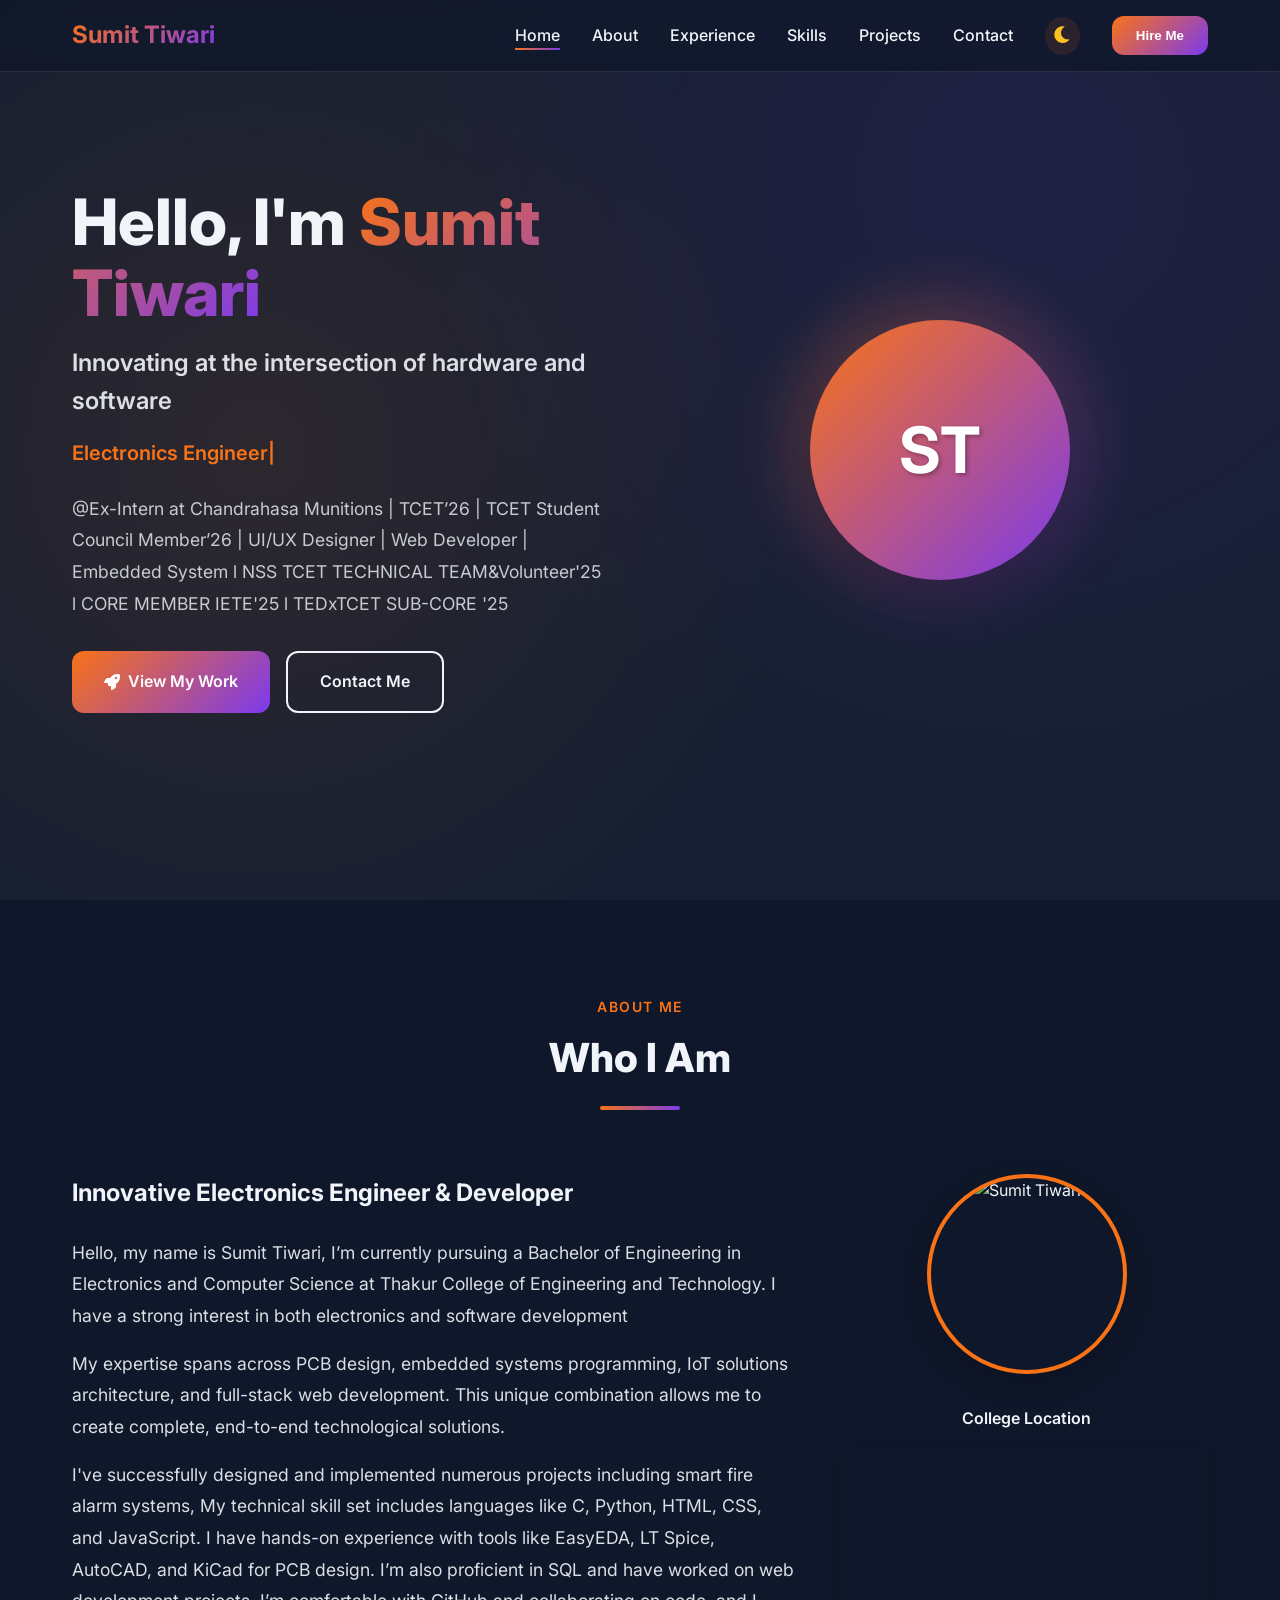
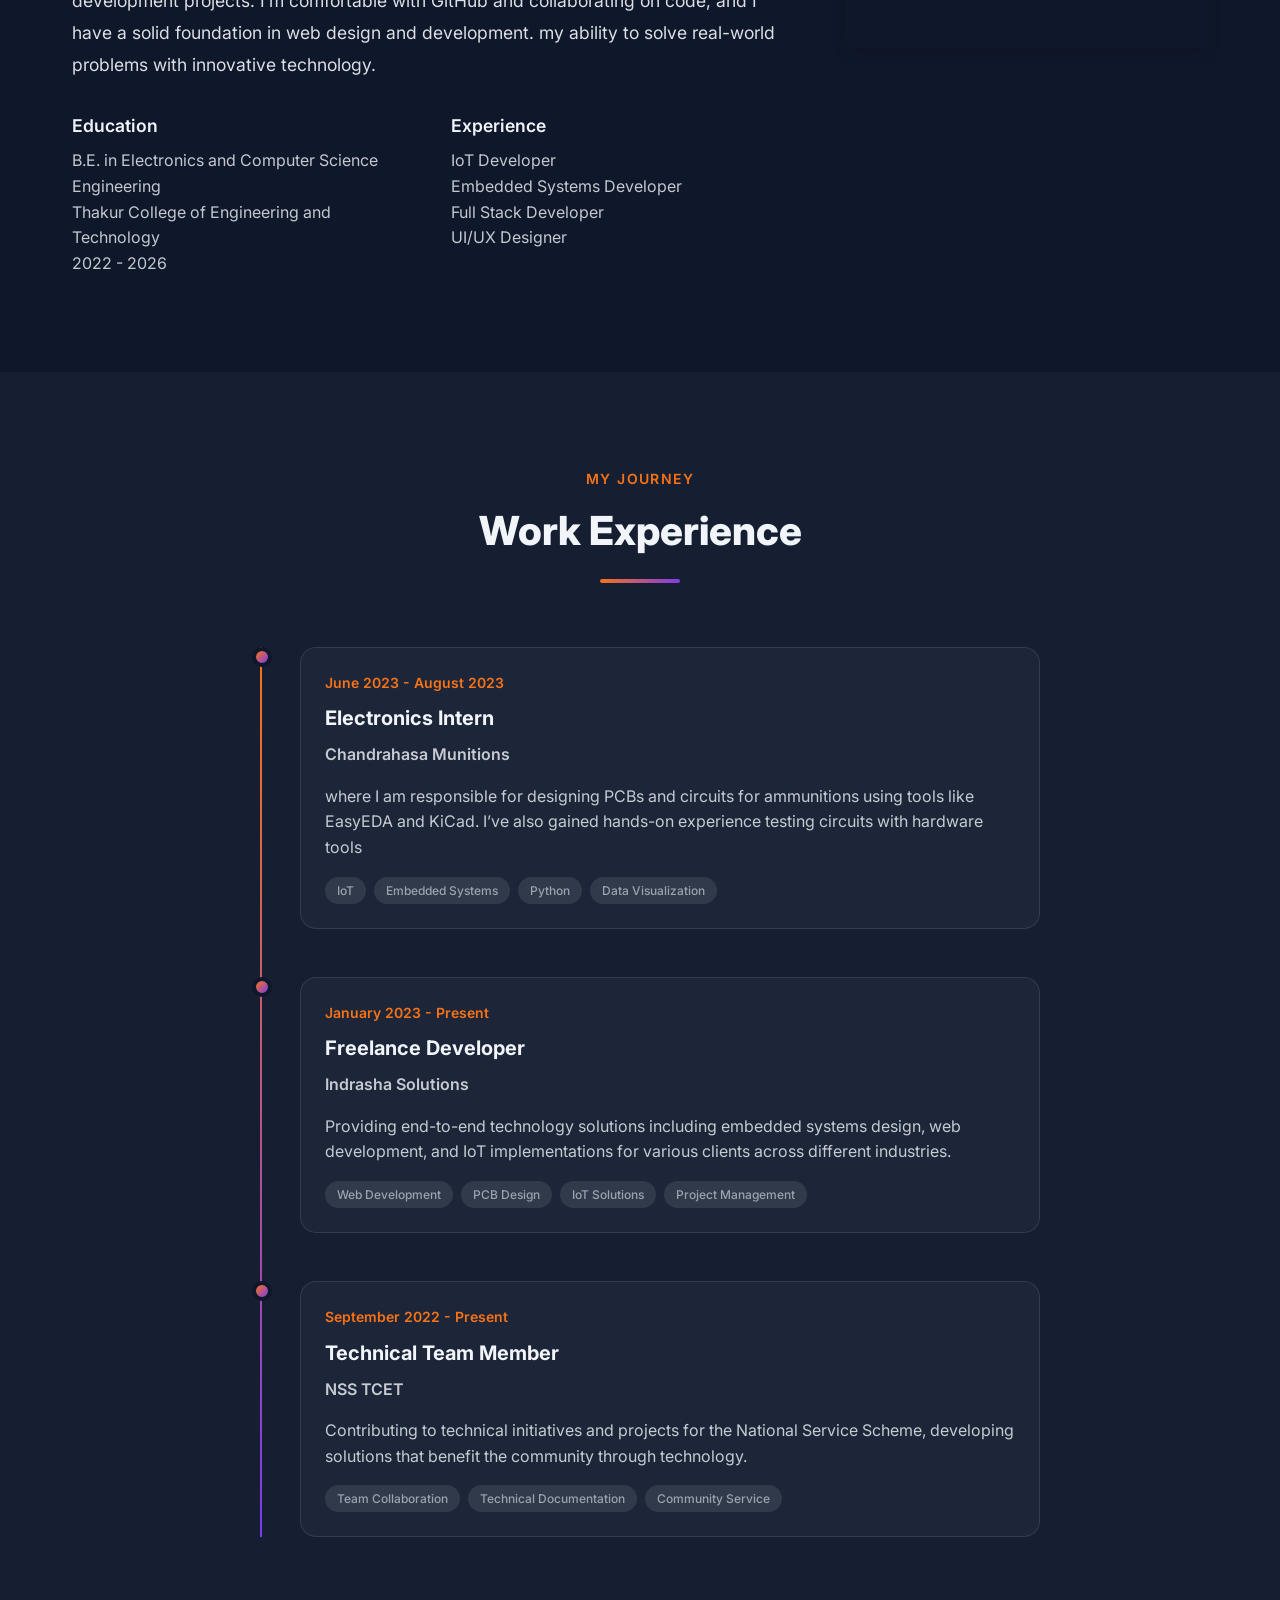
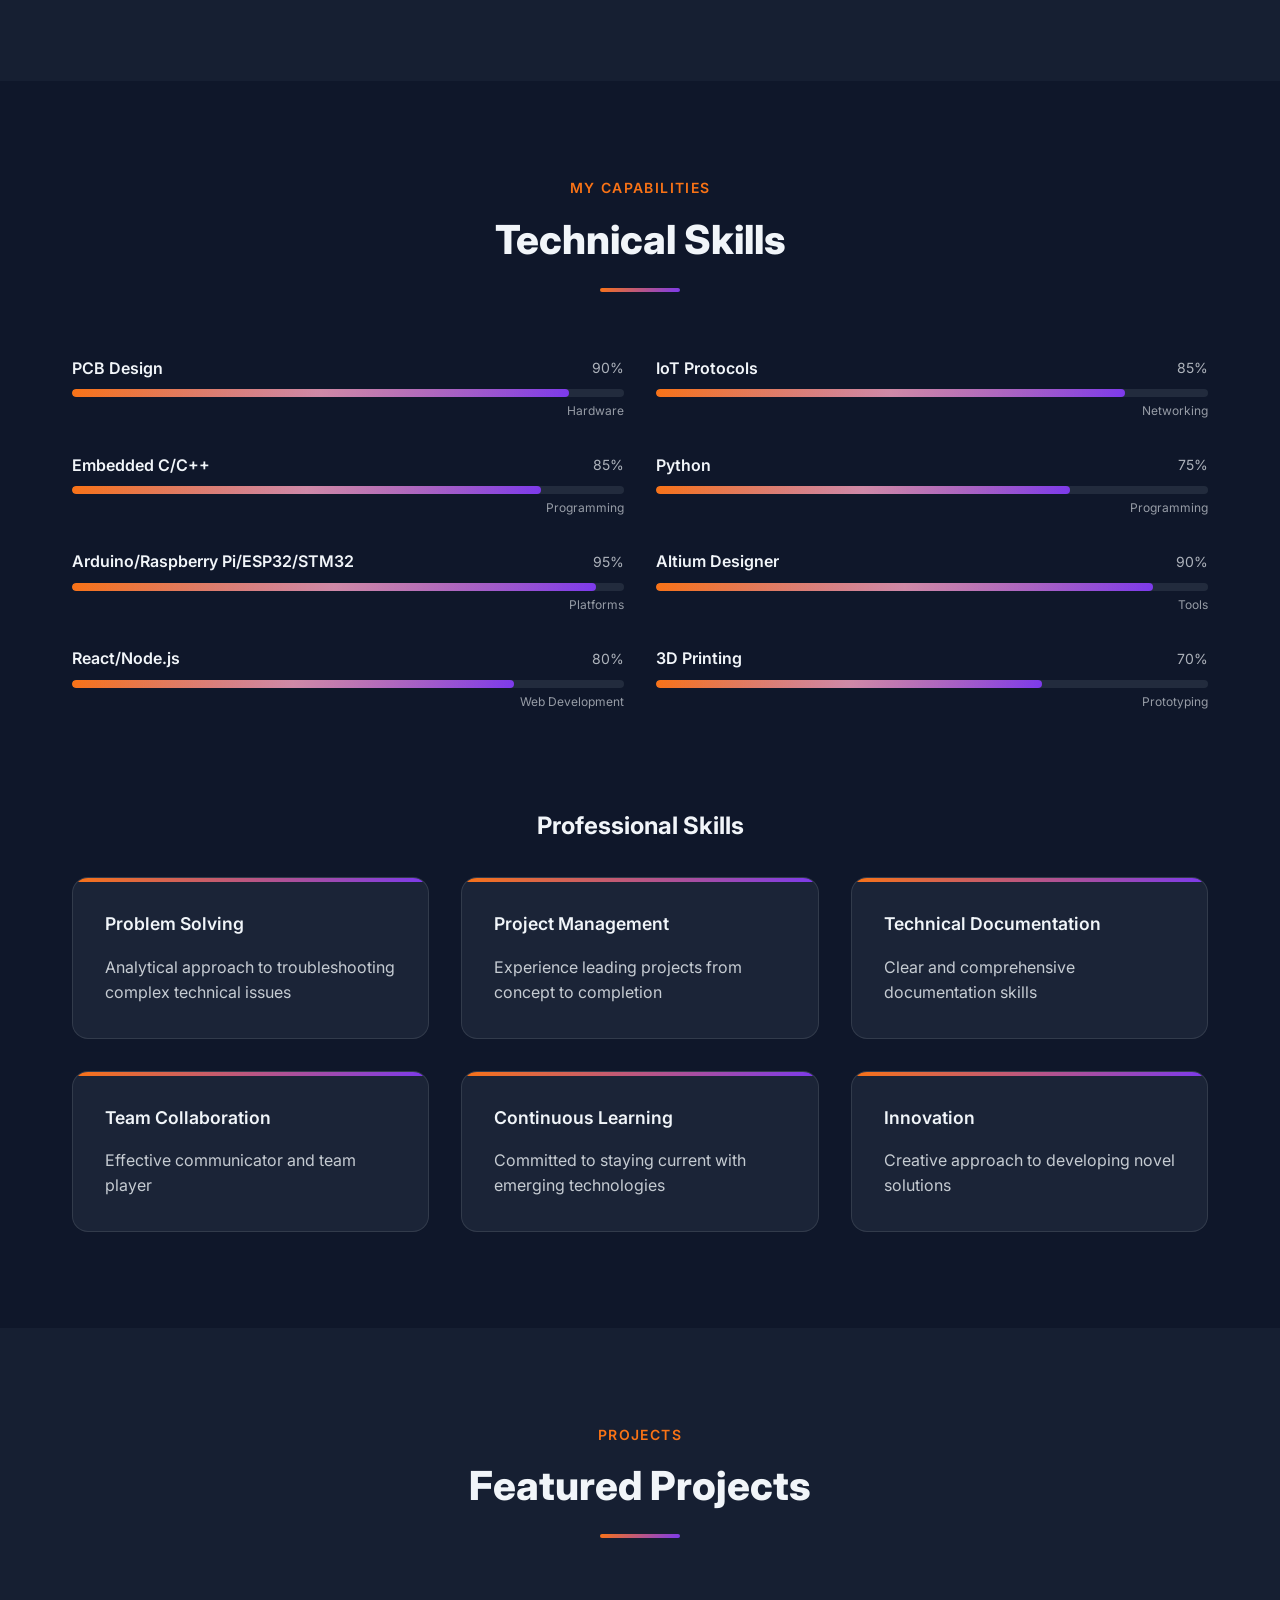
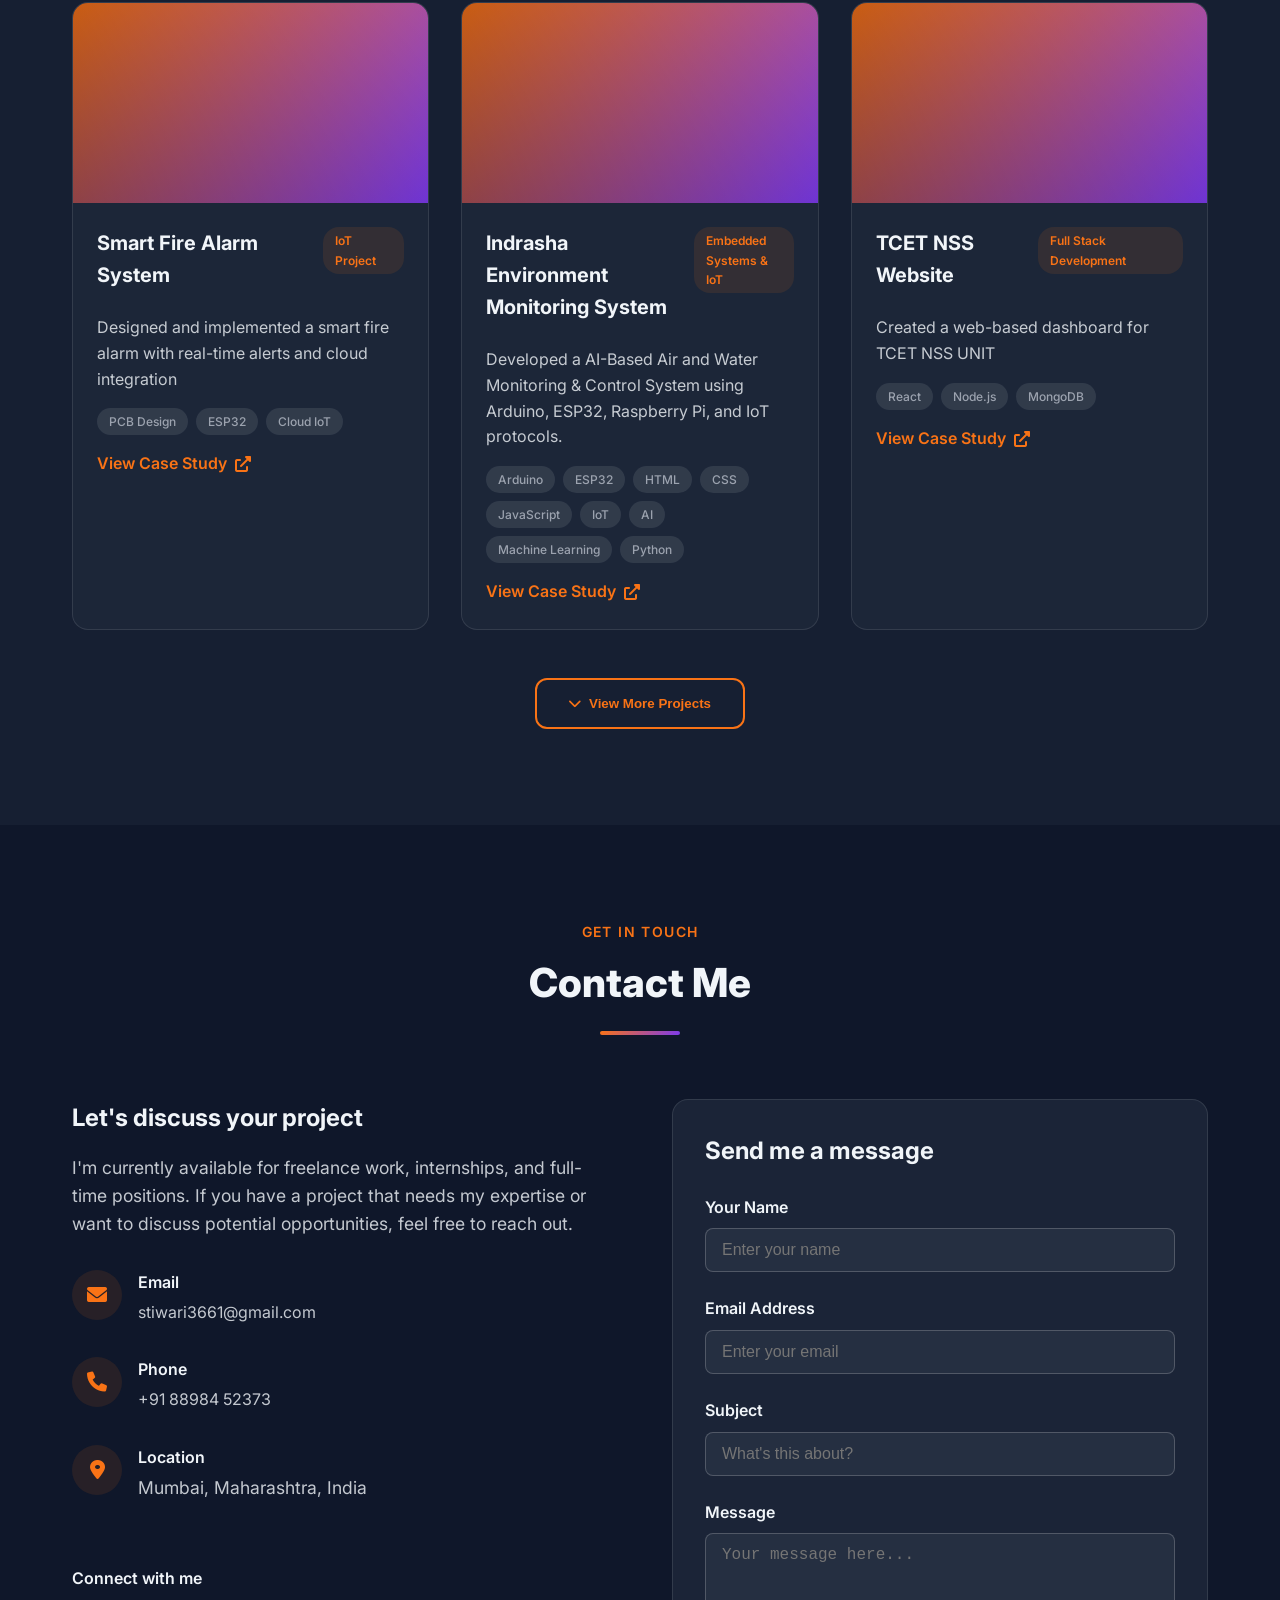
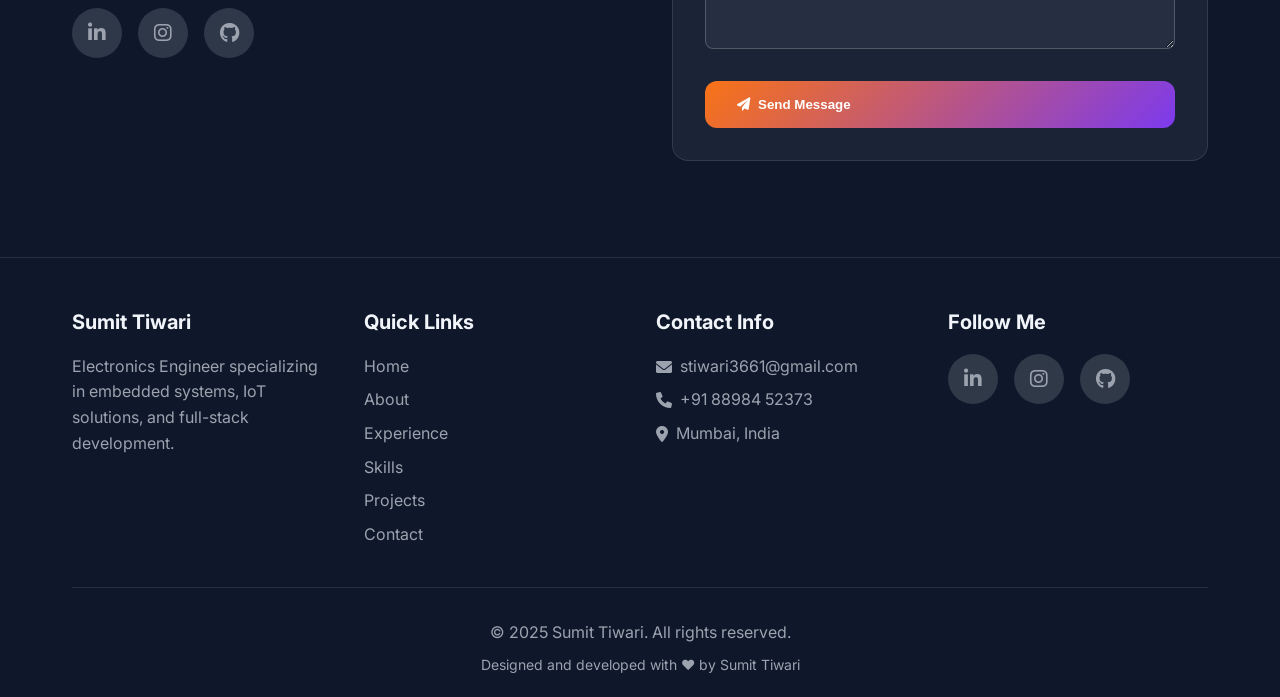
==== commit d8e43e73: "Index.html" ====
--- a/Index.html
+++ b/Index.html
@@ -1381,11 +1381,11 @@
                     <div class="experience-dot"></div>
                     <div class="experience-content">
                         <div class="experience-period">June 2023 - August 2023</div>
-                        <h3 class="experience-role">IoT Developer Intern</h3>
+                        <h3 class="experience-role">Electronics Intern</h3>
                         <div class="experience-company">Chandrahasa Munitions</div>
                         <p class="experience-description">
-                            Developed IoT solutions for industrial applications, designed and implemented sensor networks,
-                            and created data visualization dashboards for real-time monitoring systems.
+                            where I am responsible for designing PCBs and circuits for ammunitions using tools like EasyEDA and KiCad. 
+                            I’ve also gained hands-on experience testing circuits with hardware tools
                         </p>
                         <div class="experience-skills">
                             <span class="experience-skill">IoT</span>
